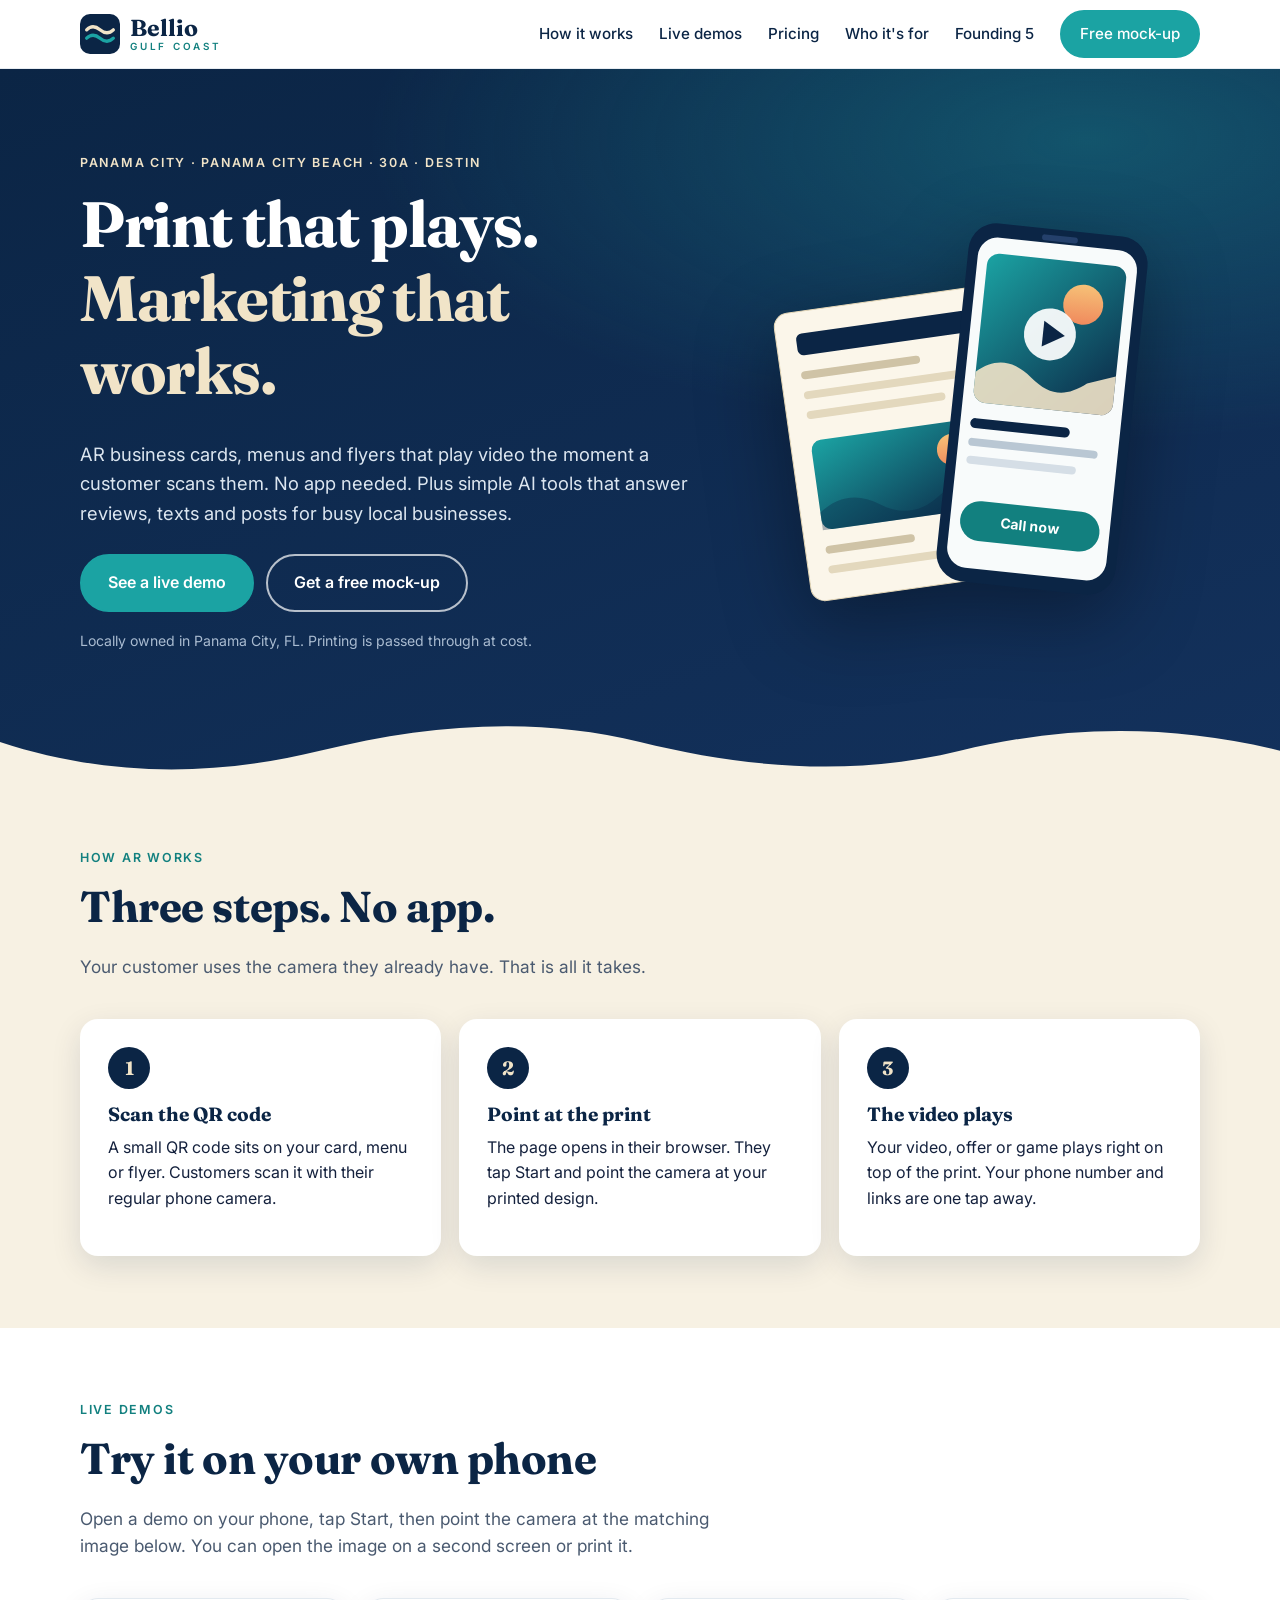
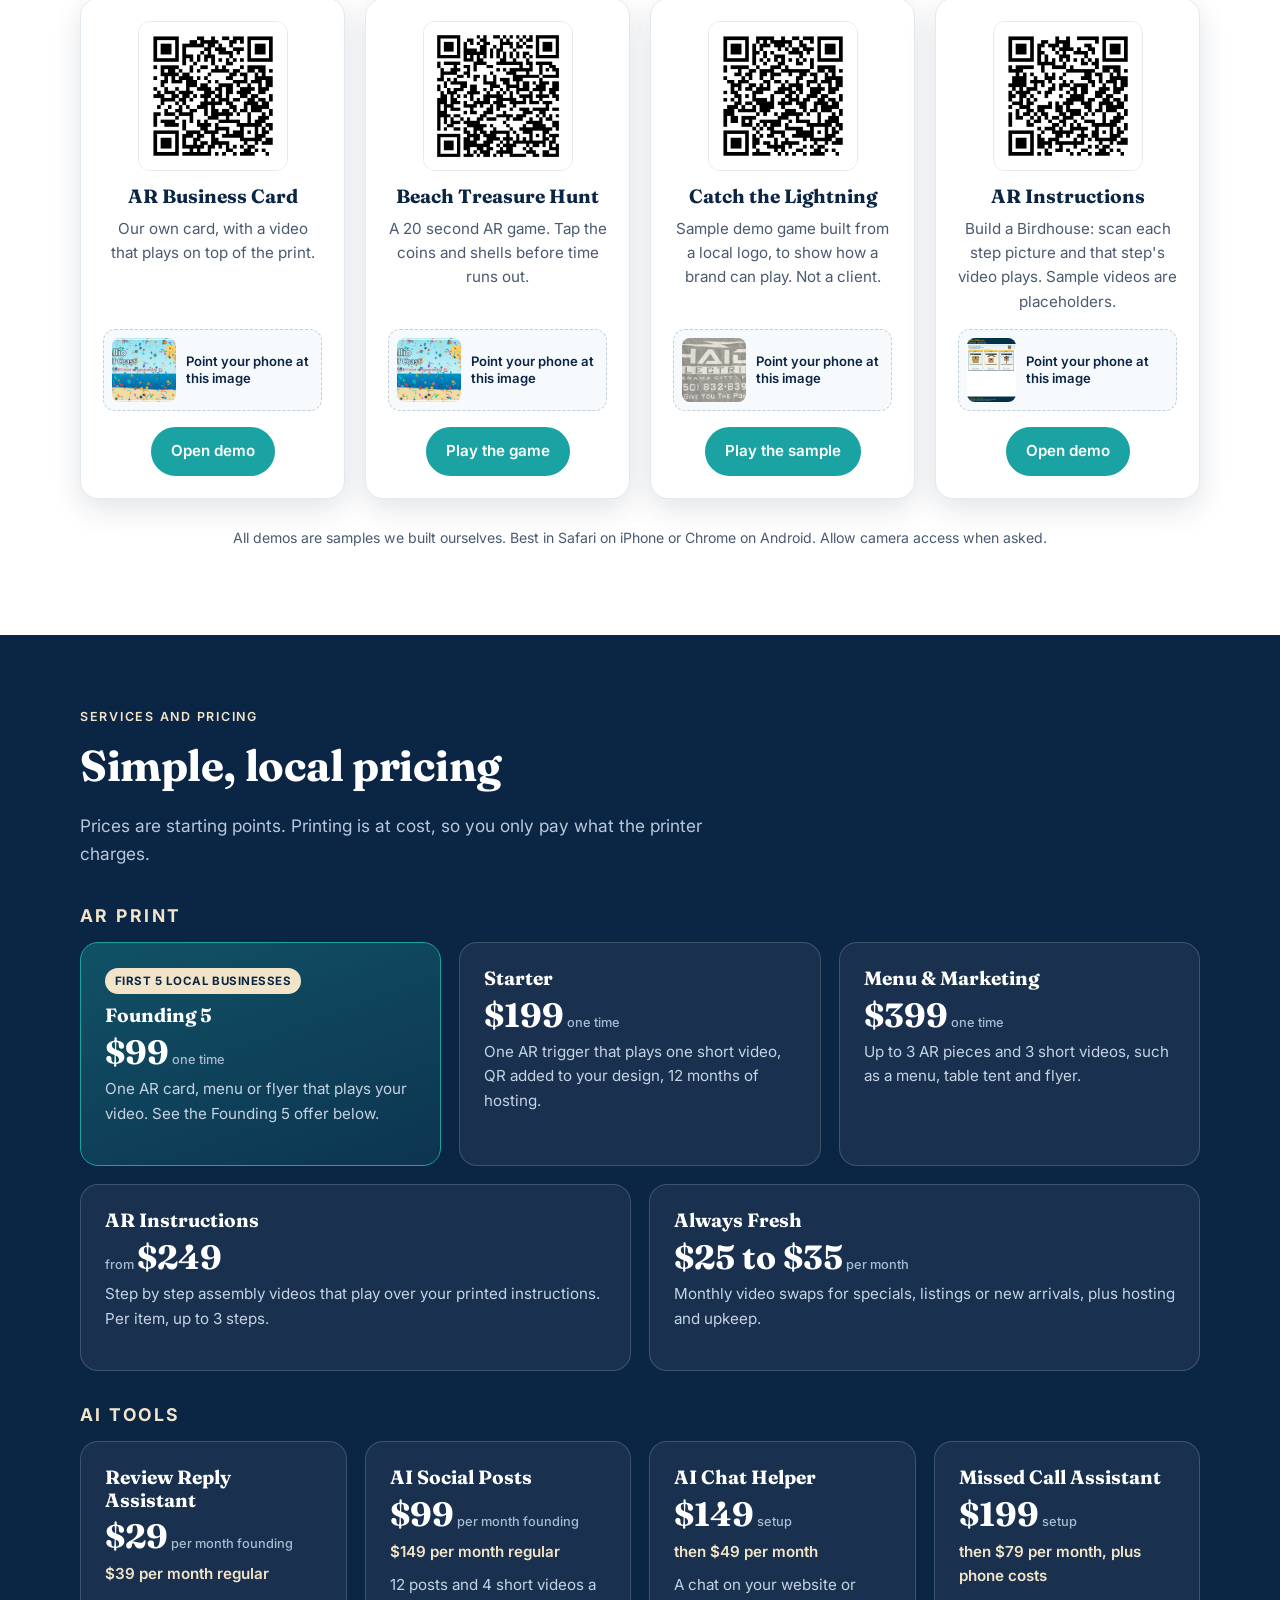
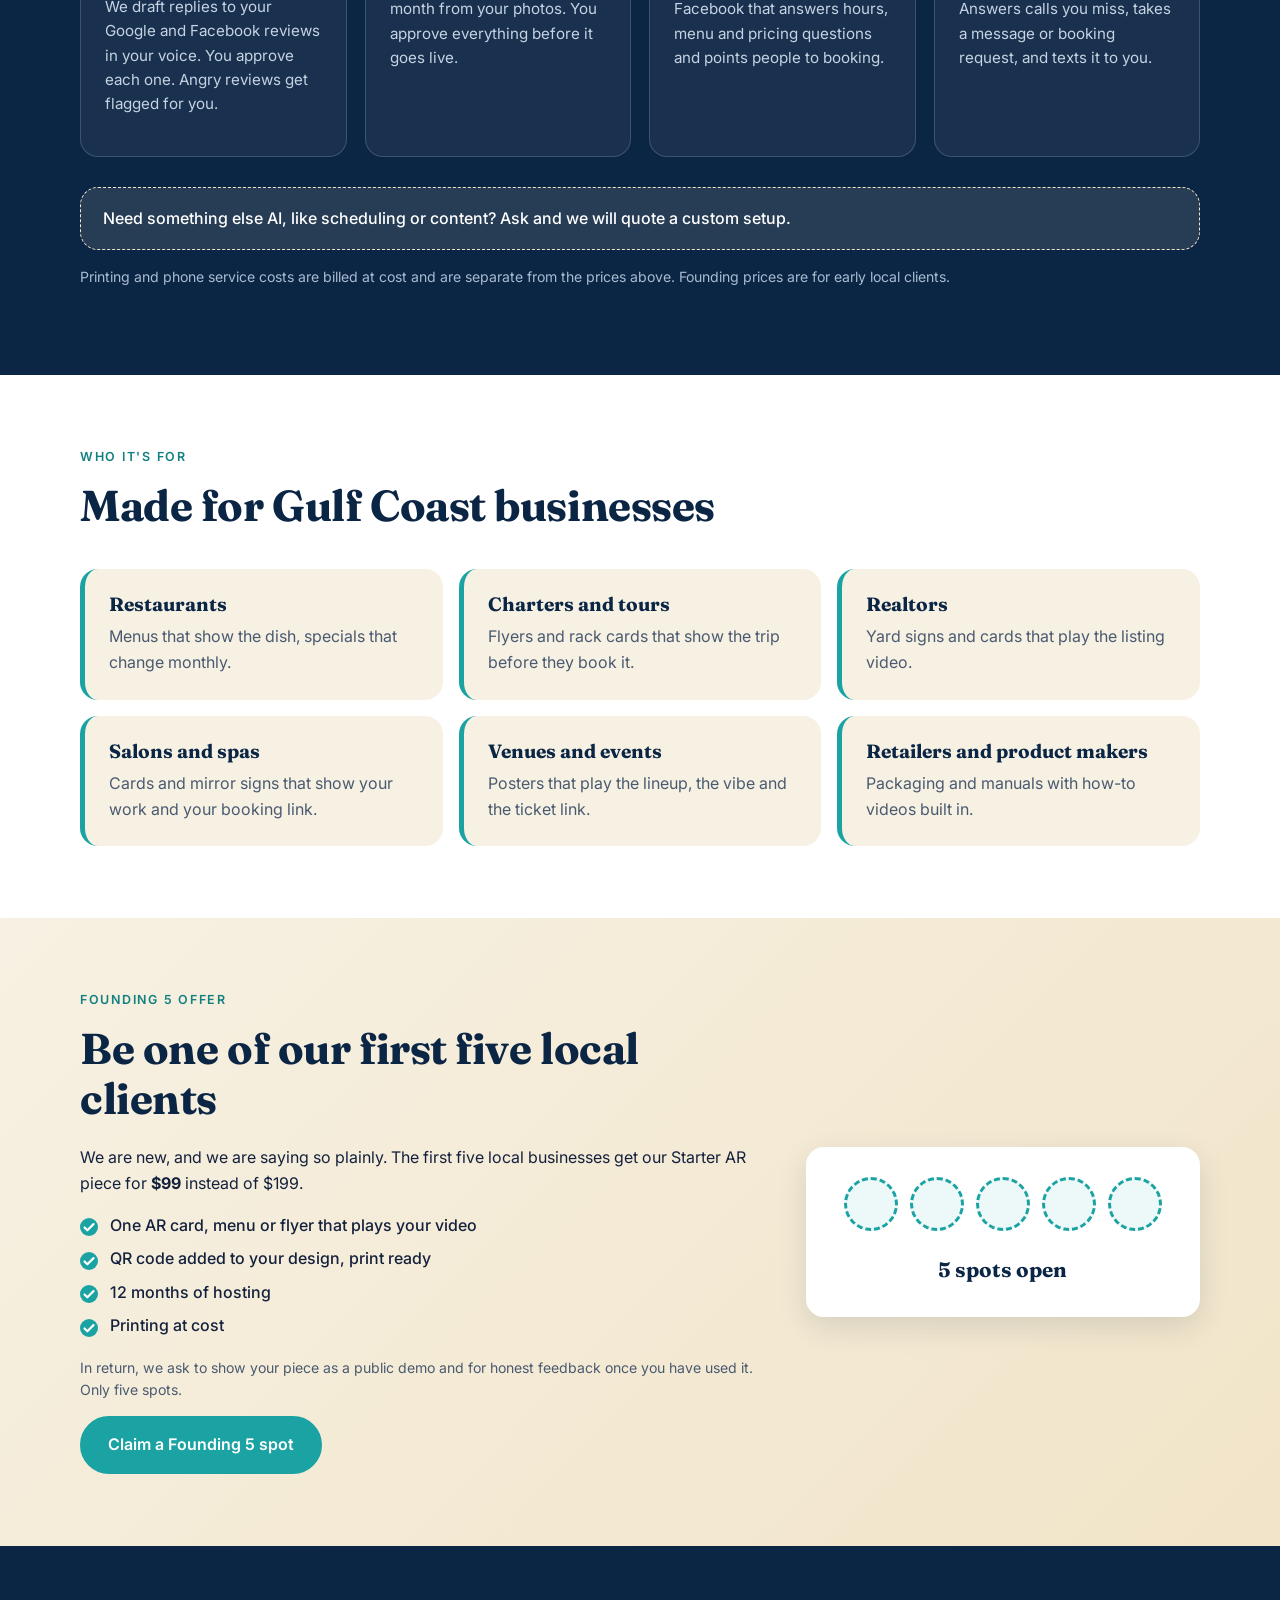
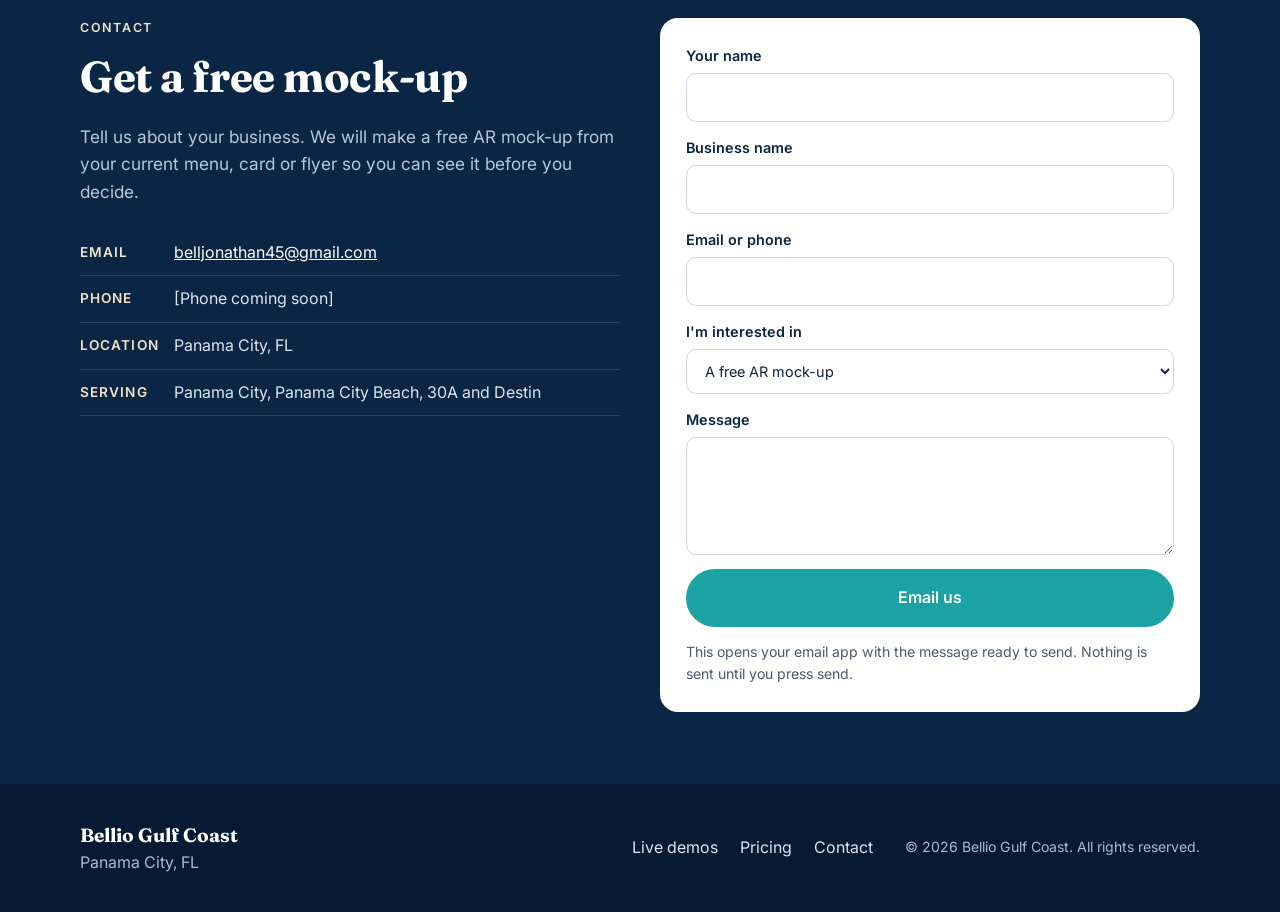
==== index.html @ a532816f "Initial Bellio Gulf Coast site" ====
<!DOCTYPE html>
<html lang="en">
<head>
<meta charset="utf-8">
<meta name="viewport" content="width=device-width, initial-scale=1">
<title>Bellio Gulf Coast | AR Menus, Flyers &amp; AI Tools in Panama City, FL</title>
<meta name="description" content="Print that plays. Bellio Gulf Coast makes AR business cards, menus and flyers that play video when scanned, plus AI tools for local businesses in Panama City, Panama City Beach, 30A and Destin.">
<meta name="theme-color" content="#0B2545">
<link rel="canonical" href="https://jbell003.github.io/bellio-gulf-coast/">
<link rel="icon" href="assets/favicon.svg" type="image/svg+xml">
<meta property="og:type" content="website">
<meta property="og:site_name" content="Bellio Gulf Coast">
<meta property="og:title" content="Bellio Gulf Coast | Print that plays. Marketing that works.">
<meta property="og:description" content="AR menus, cards and flyers that play video when scanned, plus AI tools for local businesses on the Gulf Coast.">
<meta property="og:url" content="https://jbell003.github.io/bellio-gulf-coast/">
<meta property="og:image" content="https://jbell003.github.io/bellio-gulf-coast/assets/og-image.png">
<meta property="og:image:width" content="1200">
<meta property="og:image:height" content="630">
<meta name="twitter:card" content="summary_large_image">
<meta name="twitter:title" content="Bellio Gulf Coast | Print that plays.">
<meta name="twitter:description" content="AR menus, cards and flyers that play video when scanned, plus AI tools for local businesses.">
<meta name="twitter:image" content="https://jbell003.github.io/bellio-gulf-coast/assets/og-image.png">
<link rel="preconnect" href="https://fonts.googleapis.com">
<link rel="preconnect" href="https://fonts.gstatic.com" crossorigin>
<link href="https://fonts.googleapis.com/css2?family=Fraunces:opsz,wght@9..144,600;9..144,700&family=Inter:wght@400;500;600;700&display=swap" rel="stylesheet">
<link rel="stylesheet" href="style.css">
<script type="application/ld+json">
{
  "@context": "https://schema.org",
  "@type": "LocalBusiness",
  "name": "Bellio Gulf Coast",
  "description": "AR business cards, menus and flyers that play video when scanned, plus AI tools for local businesses.",
  "url": "https://jbell003.github.io/bellio-gulf-coast/",
  "image": "https://jbell003.github.io/bellio-gulf-coast/assets/og-image.png",
  "email": "belljonathan45@gmail.com",
  "address": {"@type": "PostalAddress", "addressLocality": "Panama City", "addressRegion": "FL", "addressCountry": "US"},
  "areaServed": ["Panama City, FL", "Panama City Beach, FL", "30A, FL", "Destin, FL"],
  "makesOffer": [
    {"@type": "Offer", "itemOffered": {"@type": "Service", "name": "AR business cards, menus and flyers"}},
    {"@type": "Offer", "itemOffered": {"@type": "Service", "name": "AI tools for local businesses"}}
  ]
}
</script>
</head>
<body>
<a class="skip" href="#main">Skip to content</a>

<header class="nav" id="top">
  <div class="wrap nav-in">
    <a class="logo" href="#top" aria-label="Bellio Gulf Coast home">
      <svg viewBox="0 0 48 48" width="40" height="40" aria-hidden="true"><rect width="48" height="48" rx="12" fill="#0B2545"/><path d="M8 29c5-5 10-5 16 0s11 5 16 0" fill="none" stroke="#1BA3A3" stroke-width="4" stroke-linecap="round"/><path d="M8 19c5-5 10-5 16 0s11 5 16 0" fill="none" stroke="#F1E4C8" stroke-width="4" stroke-linecap="round"/></svg>
      <span class="logo-t"><b>Bellio</b><i>Gulf Coast</i></span>
    </a>
    <button class="menu-btn" aria-expanded="false" aria-controls="menu" aria-label="Open menu"><span></span><span></span><span></span></button>
    <nav id="menu" class="menu" aria-label="Main">
      <a href="#how">How it works</a>
      <a href="#demos">Live demos</a>
      <a href="#pricing">Pricing</a>
      <a href="#who">Who it's for</a>
      <a href="#founding">Founding 5</a>
      <a class="btn btn-sm" href="#contact">Free mock-up</a>
    </nav>
  </div>
</header>

<main id="main">

<section class="hero">
  <div class="wrap hero-in">
    <div class="hero-copy">
      <p class="eyebrow">Panama City &middot; Panama City Beach &middot; 30A &middot; Destin</p>
      <h1>Print that plays.<br><span>Marketing that works.</span></h1>
      <p class="lead">AR business cards, menus and flyers that play video the moment a customer scans them. No app needed. Plus simple AI tools that answer reviews, texts and posts for busy local businesses.</p>
      <div class="cta">
        <a class="btn" href="#demos">See a live demo</a>
        <a class="btn btn-ghost" href="#contact">Get a free mock-up</a>
      </div>
      <p class="fine">Locally owned in Panama City, FL. Printing is passed through at cost.</p>
    </div>
    <div class="hero-art" aria-hidden="true">
      <svg viewBox="0 0 420 440" class="art" role="img" aria-label="">
        <defs>
          <linearGradient id="sea" x1="0" y1="0" x2="1" y2="1"><stop offset="0" stop-color="#1BA3A3"/><stop offset="1" stop-color="#0B2545"/></linearGradient>
          <linearGradient id="sun" x1="0" y1="0" x2="0" y2="1"><stop offset="0" stop-color="#F6C177"/><stop offset="1" stop-color="#F08A5D"/></linearGradient>
        </defs>
        <!-- printed menu -->
        <g transform="rotate(-8 130 250)">
          <rect x="30" y="110" width="220" height="290" rx="14" fill="#FBF6EA" stroke="#E6D8B8"/>
          <rect x="50" y="132" width="180" height="22" rx="6" fill="#0B2545"/>
          <rect x="50" y="170" width="120" height="8" rx="4" fill="#CFC3A6"/>
          <rect x="50" y="190" width="160" height="8" rx="4" fill="#E3D8BD"/>
          <rect x="50" y="210" width="140" height="8" rx="4" fill="#E3D8BD"/>
          <rect x="50" y="240" width="180" height="90" rx="10" fill="url(#sea)"/>
          <circle cx="190" cy="268" r="16" fill="url(#sun)"/>
          <path d="M50 312c20-14 40-14 60 0s40 14 60 0 40-14 60 0v18H50z" fill="#0B2545" opacity=".35"/>
          <rect x="50" y="346" width="90" height="8" rx="4" fill="#CFC3A6"/>
          <rect x="50" y="366" width="120" height="8" rx="4" fill="#E3D8BD"/>
        </g>
        <!-- phone -->
        <g transform="rotate(6 290 230)">
          <rect x="190" y="40" width="180" height="360" rx="28" fill="#0B2545"/>
          <rect x="200" y="54" width="160" height="332" rx="20" fill="#F8FBFB"/>
          <rect x="262" y="46" width="36" height="6" rx="3" fill="#24406B"/>
          <rect x="210" y="70" width="140" height="150" rx="12" fill="url(#sea)"/>
          <circle cx="310" cy="112" r="20" fill="url(#sun)"/>
          <path d="M210 190c18-16 36-16 56 0s36 16 56 0l28-10V208a12 12 0 0 1-12 12H222a12 12 0 0 1-12-12z" fill="#F1E4C8" opacity=".9"/>
          <circle cx="280" cy="145" r="26" fill="#fff" opacity=".92"/>
          <path d="M273 132l22 13-22 13z" fill="#0B2545"/>
          <rect x="210" y="236" width="100" height="10" rx="5" fill="#0B2545"/>
          <rect x="210" y="256" width="130" height="8" rx="4" fill="#B9C7D3"/>
          <rect x="210" y="274" width="110" height="8" rx="4" fill="#D5DEE6"/>
          <rect x="210" y="318" width="140" height="40" rx="20" fill="#12807F"/>
          <text x="280" y="343" text-anchor="middle" font-family="Inter, sans-serif" font-weight="700" font-size="14" fill="#fff">Call now</text>
        </g>
      </svg>
    </div>
  </div>
  <svg class="wave" viewBox="0 0 1440 80" preserveAspectRatio="none" aria-hidden="true"><path d="M0 40c120 40 240 40 360 10s240-40 360-10 240 40 360 10 240-30 360 0v30H0z" fill="#F7F1E3"/></svg>
</section>

<section class="sand" id="how">
  <div class="wrap">
    <div class="head">
      <p class="eyebrow dark">How AR works</p>
      <h2>Three steps. No app.</h2>
      <p class="sub">Your customer uses the camera they already have. That is all it takes.</p>
    </div>
    <ol class="steps">
      <li><span class="num">1</span><h3>Scan the QR code</h3><p>A small QR code sits on your card, menu or flyer. Customers scan it with their regular phone camera.</p></li>
      <li><span class="num">2</span><h3>Point at the print</h3><p>The page opens in their browser. They tap Start and point the camera at your printed design.</p></li>
      <li><span class="num">3</span><h3>The video plays</h3><p>Your video, offer or game plays right on top of the print. Your phone number and links are one tap away.</p></li>
    </ol>
  </div>
</section>

<section id="demos">
  <div class="wrap">
    <div class="head">
      <p class="eyebrow dark">Live demos</p>
      <h2>Try it on your own phone</h2>
      <p class="sub">Open a demo on your phone, tap Start, then point the camera at the matching image below. You can open the image on a second screen or print it.</p>
    </div>
    <div class="cards">
      <article class="demo">
        <img src="qr/bellio-gulf-coast.png" alt="QR code for the Bellio Gulf Coast AR business card demo" width="180" height="180">
        <h3>AR Business Card</h3>
        <p>Our own card, with a video that plays on top of the print.</p>
        <a class="scan" href="targets/bellio-gulf-coast.jpg" target="_blank" rel="noopener"><img src="targets/bellio-gulf-coast.jpg" alt="The Bellio Gulf Coast card image used as the AR target" width="120" height="120"><span>Point your phone at this image</span></a>
        <a class="btn btn-sm" href="https://jbell003.github.io/bellio-ar-demo/bellio-gulf-coast/" target="_blank" rel="noopener">Open demo</a>
      </article>
      <article class="demo">
        <img src="qr/bellio-gulf-coast-game.png" alt="QR code for the Beach Treasure Hunt AR game" width="180" height="180">
        <h3>Beach Treasure Hunt</h3>
        <p>A 20 second AR game. Tap the coins and shells before time runs out.</p>
        <a class="scan" href="targets/bellio-gulf-coast.jpg" target="_blank" rel="noopener"><img src="targets/bellio-gulf-coast.jpg" alt="The Bellio Gulf Coast card image used as the AR target" width="120" height="120"><span>Point your phone at this image</span></a>
        <a class="btn btn-sm" href="https://jbell003.github.io/bellio-ar-demo/bellio-gulf-coast-game/" target="_blank" rel="noopener">Play the game</a>
      </article>
      <article class="demo">
        <img src="qr/haid-electric-game.png" alt="QR code for the Catch the Lightning sample AR game" width="180" height="180">
        <h3>Catch the Lightning</h3>
        <p>Sample demo game built from a local logo, to show how a brand can play. Not a client.</p>
        <a class="scan" href="targets/haid-electric.jpg" target="_blank" rel="noopener"><img src="targets/haid-electric.jpg" alt="Sample target image, a Haid Electric logo shirt, used only for this demo" width="120" height="120"><span>Point your phone at this image</span></a>
        <a class="btn btn-sm" href="https://jbell003.github.io/bellio-ar-demo/haid-electric-game/" target="_blank" rel="noopener">Play the sample</a>
      </article>
      <article class="demo">
        <img src="qr/assembly-demo.png" alt="QR code for the AR Instructions demo, Build a Birdhouse" width="180" height="180">
        <h3>AR Instructions</h3>
        <p>Build a Birdhouse: scan each step picture and that step's video plays. Sample videos are placeholders.</p>
        <a class="scan" href="targets/assembly-demo.jpg" target="_blank" rel="noopener"><img src="targets/assembly-demo.jpg" alt="The Build a Birdhouse instruction sheet with three step pictures" width="120" height="120"><span>Point your phone at this image</span></a>
        <a class="btn btn-sm" href="https://jbell003.github.io/bellio-ar-demo/assembly-demo/" target="_blank" rel="noopener">Open demo</a>
      </article>
    </div>
    <p class="fine center">All demos are samples we built ourselves. Best in Safari on iPhone or Chrome on Android. Allow camera access when asked.</p>
  </div>
</section>

<section class="navy" id="pricing">
  <div class="wrap">
    <div class="head light">
      <p class="eyebrow">Services and pricing</p>
      <h2>Simple, local pricing</h2>
      <p class="sub">Prices are starting points. Printing is at cost, so you only pay what the printer charges.</p>
    </div>

    <h3 class="group">AR print</h3>
    <div class="grid ar-grid">
      <article class="price feature">
        <span class="tag">First 5 local businesses</span>
        <h4>Founding 5</h4>
        <p class="amt">$99<small> one time</small></p>
        <p>One AR card, menu or flyer that plays your video. See the Founding 5 offer below.</p>
      </article>
      <article class="price">
        <h4>Starter</h4>
        <p class="amt">$199<small> one time</small></p>
        <p>One AR trigger that plays one short video, QR added to your design, 12 months of hosting.</p>
      </article>
      <article class="price">
        <h4>Menu &amp; Marketing</h4>
        <p class="amt">$399<small> one time</small></p>
        <p>Up to 3 AR pieces and 3 short videos, such as a menu, table tent and flyer.</p>
      </article>
      <article class="price">
        <h4>AR Instructions</h4>
        <p class="amt"><small>from </small>$249</p>
        <p>Step by step assembly videos that play over your printed instructions. Per item, up to 3 steps.</p>
      </article>
      <article class="price">
        <h4>Always Fresh</h4>
        <p class="amt">$25 to $35<small> per month</small></p>
        <p>Monthly video swaps for specials, listings or new arrivals, plus hosting and upkeep.</p>
      </article>
    </div>

    <h3 class="group">AI tools</h3>
    <div class="grid ai-grid">
      <article class="price">
        <h4>Review Reply Assistant</h4>
        <p class="amt">$29<small> per month founding</small></p>
        <p class="alt">$39 per month regular</p>
        <p>We draft replies to your Google and Facebook reviews in your voice. You approve each one. Angry reviews get flagged for you.</p>
      </article>
      <article class="price">
        <h4>AI Social Posts</h4>
        <p class="amt">$99<small> per month founding</small></p>
        <p class="alt">$149 per month regular</p>
        <p>12 posts and 4 short videos a month from your photos. You approve everything before it goes live.</p>
      </article>
      <article class="price">
        <h4>AI Chat Helper</h4>
        <p class="amt">$149<small> setup</small></p>
        <p class="alt">then $49 per month</p>
        <p>A chat on your website or Facebook that answers hours, menu and pricing questions and points people to booking.</p>
      </article>
      <article class="price">
        <h4>Missed Call Assistant</h4>
        <p class="amt">$199<small> setup</small></p>
        <p class="alt">then $79 per month, plus phone costs</p>
        <p>Answers calls you miss, takes a message or booking request, and texts it to you.</p>
      </article>
    </div>
    <p class="custom">Need something else AI, like scheduling or content? Ask and we will quote a custom setup.</p>
    <p class="fine light">Printing and phone service costs are billed at cost and are separate from the prices above. Founding prices are for early local clients.</p>
  </div>
</section>

<section id="who">
  <div class="wrap">
    <div class="head">
      <p class="eyebrow dark">Who it's for</p>
      <h2>Made for Gulf Coast businesses</h2>
    </div>
    <ul class="who">
      <li><h3>Restaurants</h3><p>Menus that show the dish, specials that change monthly.</p></li>
      <li><h3>Charters and tours</h3><p>Flyers and rack cards that show the trip before they book it.</p></li>
      <li><h3>Realtors</h3><p>Yard signs and cards that play the listing video.</p></li>
      <li><h3>Salons and spas</h3><p>Cards and mirror signs that show your work and your booking link.</p></li>
      <li><h3>Venues and events</h3><p>Posters that play the lineup, the vibe and the ticket link.</p></li>
      <li><h3>Retailers and product makers</h3><p>Packaging and manuals with how-to videos built in.</p></li>
    </ul>
  </div>
</section>

<section class="founding" id="founding">
  <div class="wrap founding-in">
    <div>
      <p class="eyebrow dark">Founding 5 offer</p>
      <h2>Be one of our first five local clients</h2>
      <p>We are new, and we are saying so plainly. The first five local businesses get our Starter AR piece for <strong>$99</strong> instead of $199.</p>
      <ul class="check">
        <li>One AR card, menu or flyer that plays your video</li>
        <li>QR code added to your design, print ready</li>
        <li>12 months of hosting</li>
        <li>Printing at cost</li>
      </ul>
      <p class="fine">In return, we ask to show your piece as a public demo and for honest feedback once you have used it. Only five spots.</p>
      <a class="btn" href="#contact">Claim a Founding 5 spot</a>
    </div>
    <div class="spots" aria-label="Five founding spots, all open">
      <span></span><span></span><span></span><span></span><span></span>
      <p>5 spots open</p>
    </div>
  </div>
</section>

<section class="navy" id="contact">
  <div class="wrap contact-in">
    <div class="contact-copy">
      <p class="eyebrow">Contact</p>
      <h2>Get a free mock-up</h2>
      <p class="sub">Tell us about your business. We will make a free AR mock-up from your current menu, card or flyer so you can see it before you decide.</p>
      <ul class="info">
        <li><span>Email</span><a href="mailto:belljonathan45@gmail.com">belljonathan45@gmail.com</a></li>
        <li><span>Phone</span>[Phone coming soon]</li>
        <li><span>Location</span>Panama City, FL</li>
        <li><span>Serving</span>Panama City, Panama City Beach, 30A and Destin</li>
      </ul>
    </div>
    <form id="contact-form" class="form" action="mailto:belljonathan45@gmail.com" method="post" enctype="text/plain">
      <label>Your name<input name="name" type="text" autocomplete="name" required></label>
      <label>Business name<input name="business" type="text" autocomplete="organization"></label>
      <label>Email or phone<input name="reply" type="text" autocomplete="email" required></label>
      <label>I'm interested in
        <select name="interest">
          <option>A free AR mock-up</option>
          <option>Founding 5 offer</option>
          <option>AR Instructions</option>
          <option>AI tools</option>
          <option>Something else</option>
        </select>
      </label>
      <label>Message<textarea name="message" rows="4"></textarea></label>
      <button class="btn" type="submit">Email us</button>
      <p class="fine light">This opens your email app with the message ready to send. Nothing is sent until you press send.</p>
    </form>
  </div>
</section>

</main>

<footer class="foot">
  <div class="wrap foot-in">
    <p><strong>Bellio Gulf Coast</strong><br>Panama City, FL</p>
    <p class="foot-links"><a href="#demos">Live demos</a> <a href="#pricing">Pricing</a> <a href="#contact">Contact</a></p>
    <p class="fine light">&copy; 2026 Bellio Gulf Coast. All rights reserved.</p>
  </div>
</footer>

<script src="script.js"></script>
</body>
</html>
---- style.css ----
:root{--navy:#0B2545;--navy2:#13315C;--teal:#1BA3A3;--teal-d:#12807F;--sand:#F7F1E3;--sand2:#F1E4C8;--ink:#14213D;--mute:#4A5A70;--white:#fff;--r:18px;--shadow:0 10px 30px rgba(11,37,69,.12)}
*{box-sizing:border-box}
html{scroll-behavior:smooth;scroll-padding-top:76px}
body{margin:0;font-family:Inter,system-ui,-apple-system,Segoe UI,Roboto,sans-serif;color:var(--ink);background:#fff;line-height:1.6;-webkit-font-smoothing:antialiased}
img,svg{max-width:100%;display:block}
a{color:var(--teal-d)}
h1,h2,h3,h4{font-family:Fraunces,Georgia,serif;line-height:1.15;margin:0 0 .5em;color:var(--navy)}
h1{font-size:clamp(2.3rem,8vw,4rem);letter-spacing:-.02em;color:#fff}
h1 span{color:var(--sand2)}
h2{font-size:clamp(1.8rem,5vw,2.7rem);letter-spacing:-.01em}
h3{font-size:1.2rem}
p{margin:0 0 1em}
.wrap{width:min(1120px,100% - 40px);margin-inline:auto}
.skip{position:absolute;left:-999px;top:8px;background:#fff;color:var(--navy);padding:8px 14px;border-radius:8px;z-index:100}
.skip:focus{left:8px}
:focus-visible{outline:3px solid var(--teal);outline-offset:3px}

/* nav */
.nav{position:sticky;top:0;z-index:50;background:rgba(255,255,255,.94);backdrop-filter:blur(10px);border-bottom:1px solid #E7ECF1}
.nav-in{display:flex;align-items:center;justify-content:space-between;min-height:68px}
.logo{display:flex;align-items:center;gap:10px;text-decoration:none}
.logo-t{display:flex;flex-direction:column;line-height:1}
.logo-t b{font-family:Fraunces,Georgia,serif;font-size:1.45rem;color:var(--navy)}
.logo-t i{font-style:normal;font-weight:600;font-size:.62rem;letter-spacing:.28em;color:var(--teal-d);margin-top:3px;text-transform:uppercase}
.menu{display:none;position:absolute;left:0;right:0;top:68px;background:#fff;padding:12px 20px 20px;border-bottom:1px solid #E7ECF1;flex-direction:column;gap:4px}
.menu.open{display:flex}
.menu a{text-decoration:none;color:var(--navy);font-weight:500;padding:12px 4px}
.menu a.btn{color:#fff;text-align:center;margin-top:8px}
.menu-btn{background:none;border:0;padding:10px;display:flex;flex-direction:column;gap:5px;cursor:pointer}
.menu-btn span{width:24px;height:2.5px;background:var(--navy);border-radius:2px}
@media(min-width:900px){
 .menu-btn{display:none}
 .menu{display:flex;position:static;flex-direction:row;align-items:center;padding:0;border:0;background:none;gap:26px}
 .menu a{padding:6px 0;font-size:.95rem}
 .menu a.btn{margin:0;padding:10px 18px}
}

/* buttons */
.btn{display:inline-block;background:var(--teal);color:#fff;text-decoration:none;font-weight:600;padding:14px 26px;border-radius:999px;border:2px solid var(--teal);cursor:pointer;font:inherit;font-weight:600;transition:transform .15s,background .15s}
.btn:hover{background:var(--teal-d);border-color:var(--teal-d);transform:translateY(-1px)}
.btn-sm{padding:10px 18px;font-size:.95rem}
.btn-ghost{background:transparent;border-color:rgba(255,255,255,.7);color:#fff}
.btn-ghost:hover{background:rgba(255,255,255,.12);border-color:#fff}

/* hero */
.hero{position:relative;background:radial-gradient(1200px 500px at 85% 10%,rgba(27,163,163,.35),transparent 60%),linear-gradient(160deg,var(--navy) 0%,var(--navy2) 100%);color:#DCE6F0;padding:56px 0 110px}
.hero-in{display:grid;gap:40px;align-items:center}
.eyebrow{font-weight:600;letter-spacing:.14em;text-transform:uppercase;font-size:.78rem;color:var(--sand2);margin-bottom:14px}
.eyebrow.dark{color:var(--teal-d)}
.lead{font-size:1.15rem;max-width:34em;color:#DCE6F0}
.cta{display:flex;flex-wrap:wrap;gap:12px;margin:26px 0 18px}
.fine{font-size:.88rem;color:var(--mute)}
.hero .fine{color:#A9BBD0}
.fine.light{color:#A9BBD0}
.fine.center{text-align:center;margin-top:28px}
.hero-art{max-width:420px;margin-inline:auto;width:100%}
.art{width:100%;height:auto;filter:drop-shadow(0 24px 40px rgba(0,0,0,.35))}
.wave{position:absolute;bottom:-1px;left:0;width:100%;height:70px}
@media(min-width:900px){.hero{padding:84px 0 130px}.hero-in{grid-template-columns:1.15fr .85fr}}

/* sections */
section{padding:72px 0}
.hero{padding-bottom:110px}
.sand{background:var(--sand)}
.navy{background:var(--navy);color:#DCE6F0}
.navy h2,.navy h3,.navy h4{color:#fff}
.head{max-width:680px;margin-bottom:38px}
.head.light .sub{color:#B8C8DA}
.sub{font-size:1.08rem;color:var(--mute)}
.navy .sub{color:#B8C8DA}

.steps{list-style:none;padding:0;margin:0;display:grid;gap:18px}
.steps li{background:#fff;border-radius:var(--r);padding:28px;box-shadow:var(--shadow)}
.num{display:inline-grid;place-items:center;width:42px;height:42px;border-radius:50%;background:var(--navy);color:var(--sand2);font-family:Fraunces,serif;font-weight:700;font-size:1.2rem;margin-bottom:14px}
@media(min-width:800px){.steps{grid-template-columns:repeat(3,1fr)}}

.cards{display:grid;gap:20px;grid-template-columns:1fr}
.demo{border:1px solid #E3EAF0;border-radius:var(--r);padding:22px;text-align:center;box-shadow:var(--shadow);background:#fff;display:flex;flex-direction:column;align-items:center}
.demo img{width:150px;height:150px;border-radius:12px;border:1px solid #E3EAF0;margin-bottom:14px}
.demo p{color:var(--mute);font-size:.95rem;flex:1}
@media(min-width:620px){.cards{grid-template-columns:repeat(2,1fr)}}
@media(min-width:1000px){.cards{grid-template-columns:repeat(4,1fr)}}

.group{font-size:1.1rem;letter-spacing:.14em;text-transform:uppercase;color:var(--sand2)!important;font-family:Inter,sans-serif;margin:34px 0 16px}
.grid{display:grid;gap:18px;grid-template-columns:1fr}
.price{background:rgba(255,255,255,.06);border:1px solid rgba(255,255,255,.16);border-radius:var(--r);padding:24px;position:relative}
.price.feature{background:linear-gradient(160deg,rgba(27,163,163,.35),rgba(27,163,163,.12));border-color:var(--teal)}
.price h4{font-size:1.2rem;margin-bottom:.3em}
.price p{font-size:.95rem;color:#C5D3E2}
.price p.alt{font-size:.95rem}
.price .amt{font-family:Fraunces,serif;font-size:2.1rem;font-weight:700;color:#fff;margin-bottom:.15em;line-height:1.2}
.price .amt small{font-family:Inter,sans-serif;font-size:.8rem;font-weight:500;color:#A9BBD0}
.alt{font-weight:600;color:var(--sand2)!important;margin-bottom:.6em!important}
.tag{display:inline-block;background:var(--sand2);color:var(--navy);font-size:.72rem;font-weight:700;padding:4px 10px;border-radius:999px;margin-bottom:10px;letter-spacing:.04em;text-transform:uppercase}
.custom{margin-top:30px;padding:18px 22px;border-radius:var(--r);background:rgba(241,228,200,.12);border:1px dashed var(--sand2);color:#fff;font-weight:500}
@media(min-width:620px){.grid{grid-template-columns:repeat(2,1fr)}}
@media(min-width:1000px){.ai-grid{grid-template-columns:repeat(4,1fr)}.ar-grid{grid-template-columns:repeat(6,1fr)}.ar-grid .price{grid-column:span 2}.ar-grid .price:nth-child(n+4){grid-column:span 3}}

.who{list-style:none;padding:0;margin:0;display:grid;gap:16px;grid-template-columns:1fr}
.who li{padding:24px;border-radius:var(--r);background:var(--sand);border-left:5px solid var(--teal)}
.who p{margin:0;color:var(--mute)}
@media(min-width:620px){.who{grid-template-columns:repeat(2,1fr)}}
@media(min-width:1000px){.who{grid-template-columns:repeat(3,1fr)}}

.founding{background:linear-gradient(135deg,var(--sand) 0%,var(--sand2) 100%)}
.founding-in{display:grid;gap:36px;align-items:center}
.check{list-style:none;padding:0;margin:0 0 18px}
.check li{padding-left:30px;position:relative;margin-bottom:8px;font-weight:500}
.check li:before{content:"";position:absolute;left:0;top:.35em;width:18px;height:18px;border-radius:50%;background:var(--teal) url("data:image/svg+xml,%3Csvg xmlns='http://www.w3.org/2000/svg' viewBox='0 0 20 20'%3E%3Cpath d='M5 10.5l3.2 3.2L15 6.8' fill='none' stroke='white' stroke-width='2.4' stroke-linecap='round' stroke-linejoin='round'/%3E%3C/svg%3E") center/contain no-repeat}
.spots{display:flex;flex-wrap:wrap;gap:12px;justify-content:center;align-content:center;background:#fff;border-radius:var(--r);padding:30px;box-shadow:var(--shadow)}
.spots span{width:54px;height:54px;border-radius:50%;border:3px dashed var(--teal);background:rgba(27,163,163,.08)}
.spots p{width:100%;text-align:center;font-family:Fraunces,serif;font-weight:700;font-size:1.3rem;color:var(--navy);margin:10px 0 0}
@media(min-width:850px){.founding-in{grid-template-columns:1.4fr .8fr}}

.contact-in{display:grid;gap:40px}
.info{list-style:none;padding:0;margin:24px 0 0}
.info li{display:flex;gap:14px;padding:10px 0;border-bottom:1px solid rgba(255,255,255,.12)}
.info span{min-width:80px;color:var(--sand2);font-weight:600;font-size:.85rem;text-transform:uppercase;letter-spacing:.08em;padding-top:2px}
.info a{color:#fff}
.form{background:#fff;color:var(--ink);border-radius:var(--r);padding:26px;display:grid;gap:14px}
.form label{display:grid;gap:6px;font-weight:600;font-size:.9rem;color:var(--navy)}
.form input,.form select,.form textarea{font:inherit;font-weight:400;padding:12px 14px;border:1.5px solid #CBD6E0;border-radius:10px;background:#fff;color:var(--ink);width:100%}
.form input:focus,.form select:focus,.form textarea:focus{outline:none;border-color:var(--teal);box-shadow:0 0 0 3px rgba(27,163,163,.25)}
.form .fine{color:var(--mute);margin:0}
@media(min-width:900px){.contact-in{grid-template-columns:1fr 1fr;align-items:start}}

.foot{background:#071A33;color:#A9BBD0;padding:36px 0}
.foot strong{color:#fff;font-family:Fraunces,serif;font-size:1.2rem}
.foot-in{display:grid;gap:14px}
.foot-links a{color:#DCE6F0;margin-right:18px;text-decoration:none}
.foot-links a:hover{text-decoration:underline}
.foot p{margin:0}
@media(min-width:800px){.foot-in{grid-template-columns:1fr auto auto;align-items:center}}
@media(prefers-reduced-motion:reduce){html{scroll-behavior:auto}.btn{transition:none}}

.scan{display:flex;align-items:center;gap:10px;text-decoration:none;margin:0 0 16px;padding:8px;border:1px dashed #BFD0DC;border-radius:12px;background:#F7FAFC;width:100%}
.scan img{width:64px;height:64px;object-fit:cover;border-radius:8px;margin:0;border:0}
.scan span{font-size:.82rem;color:var(--navy);font-weight:600;text-align:left;line-height:1.3}
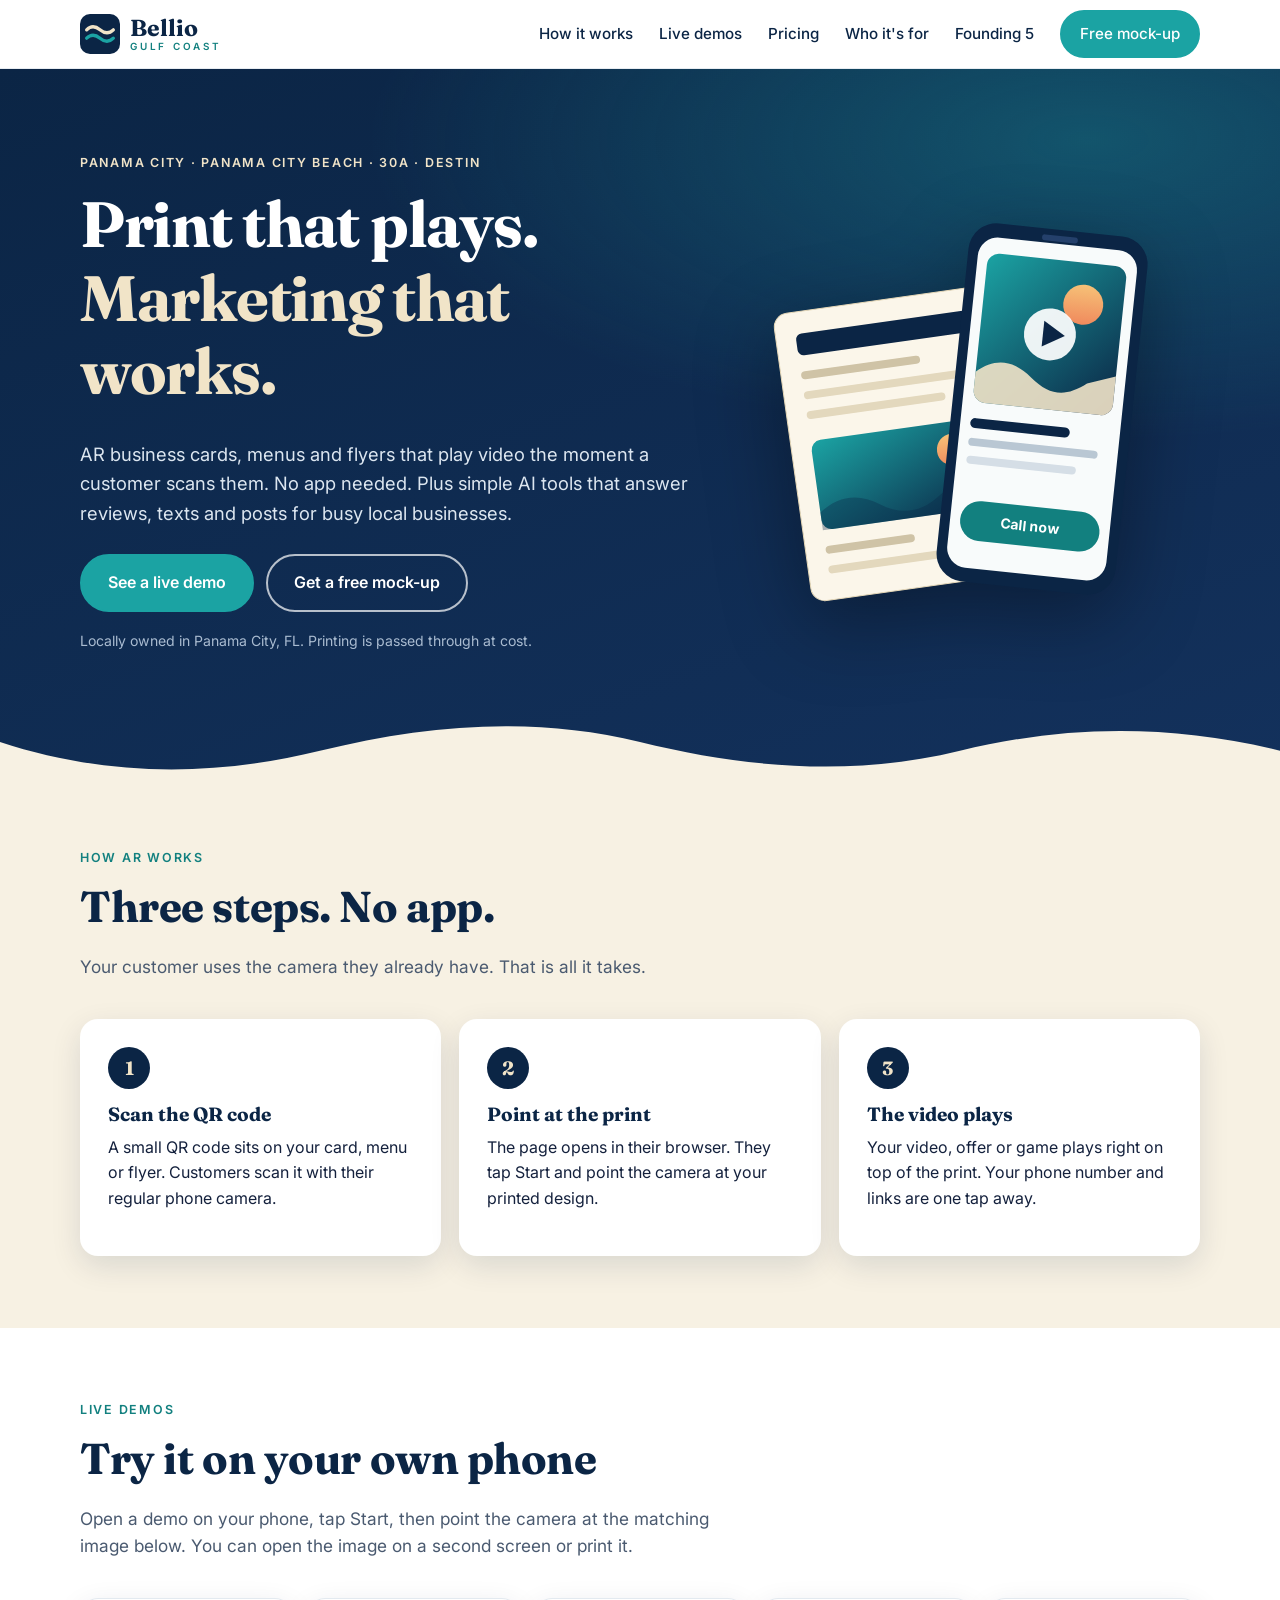
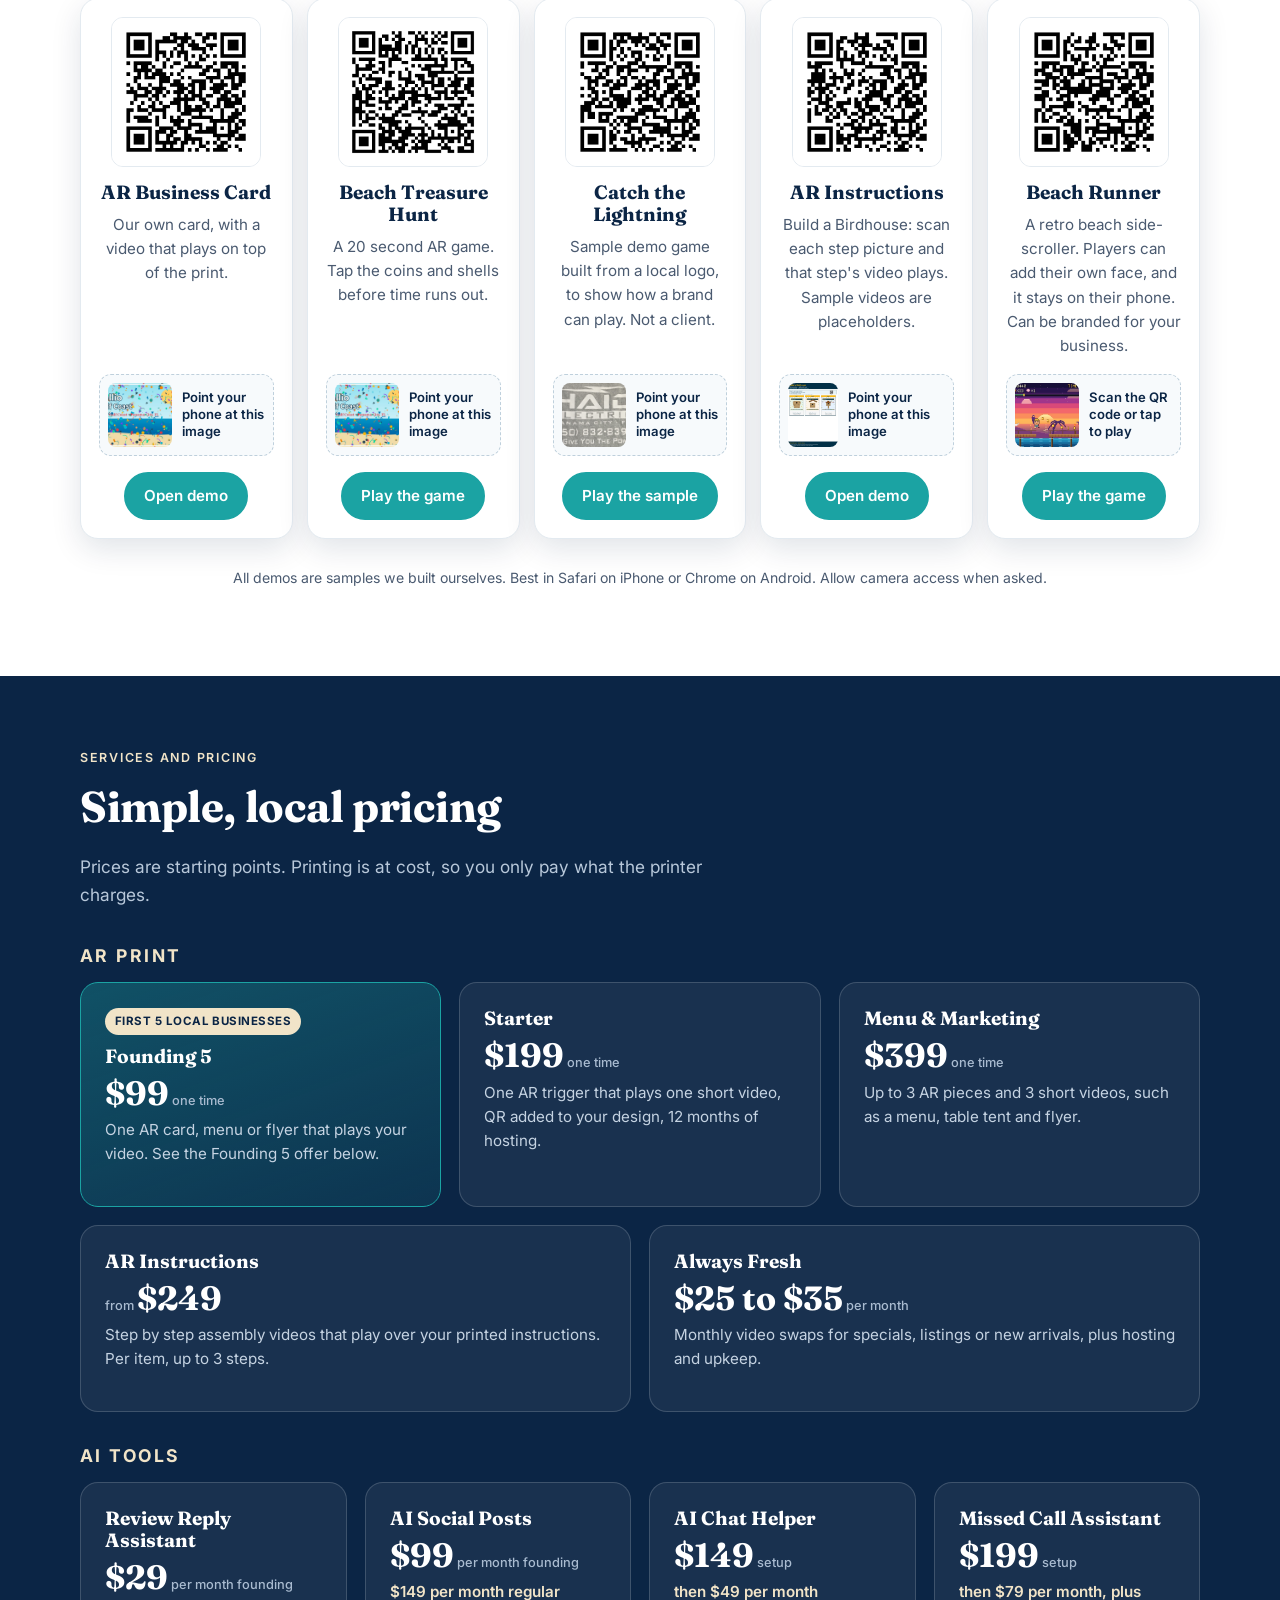
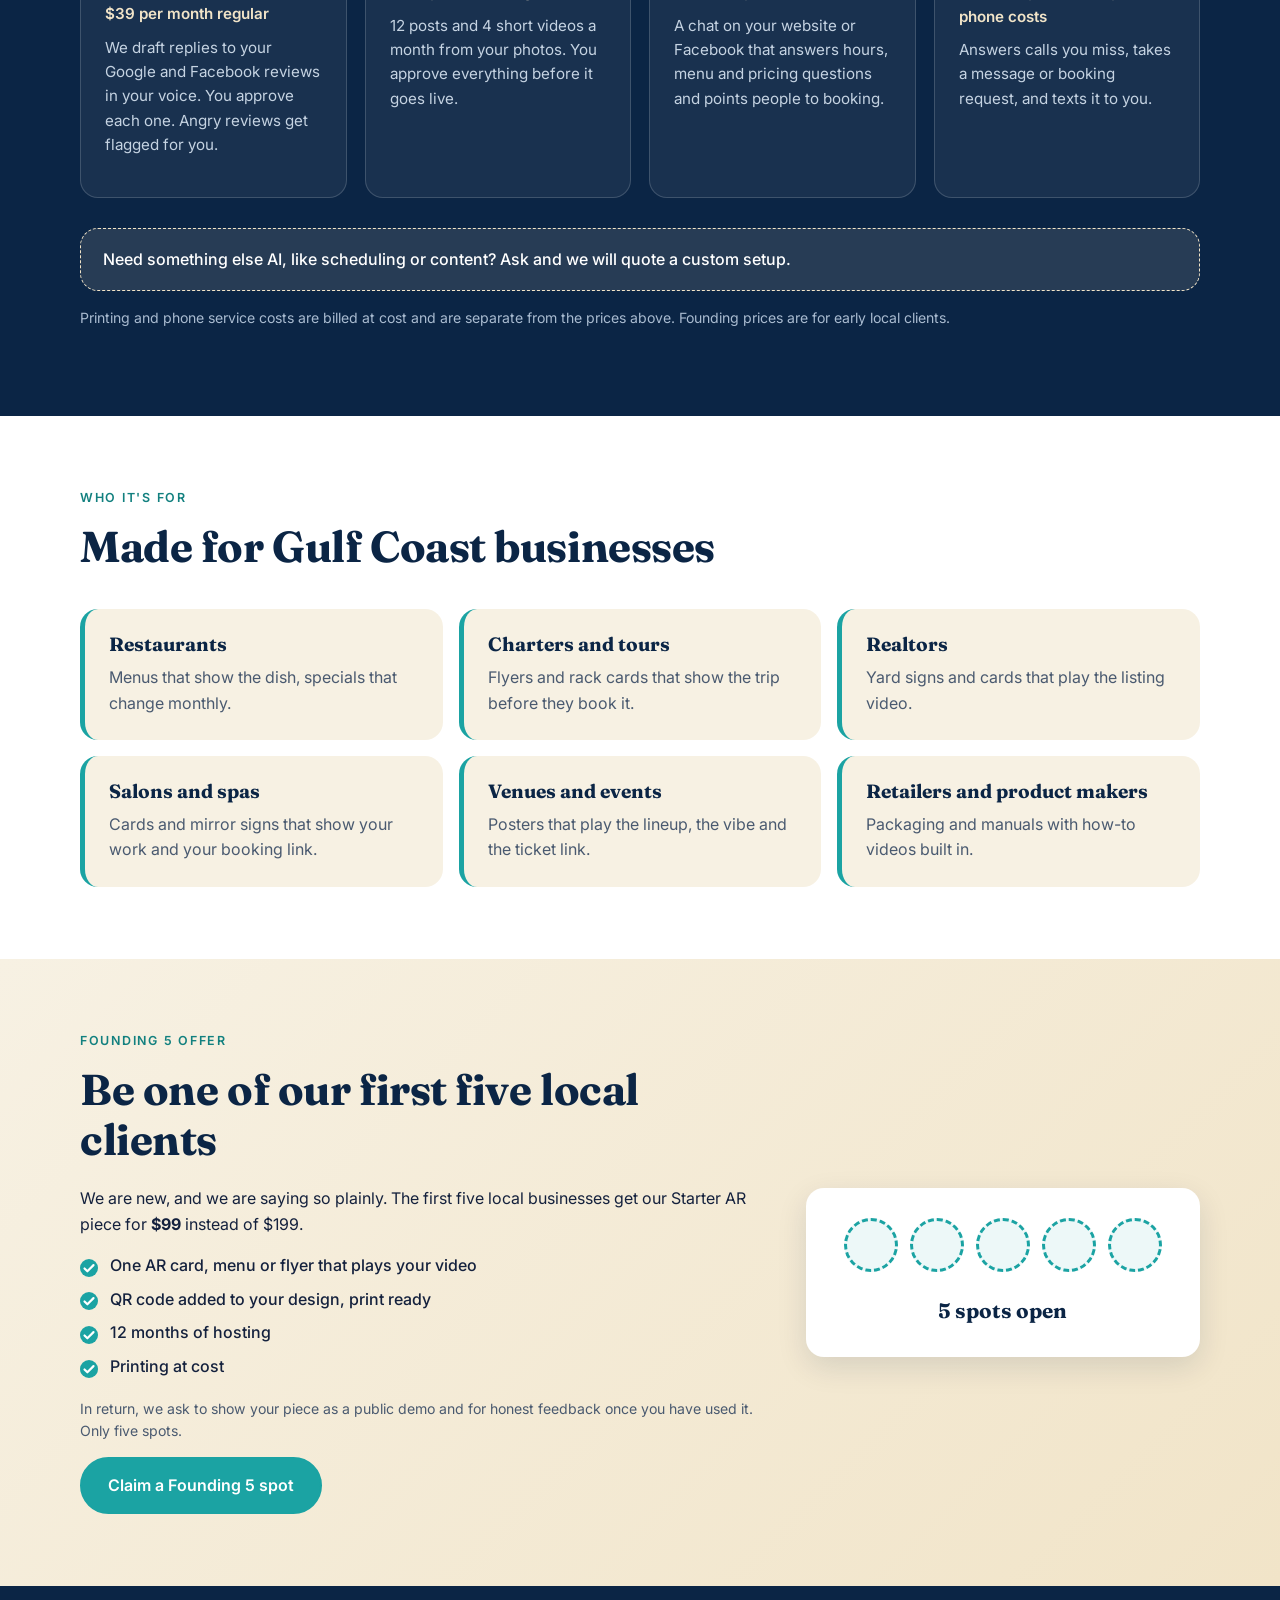
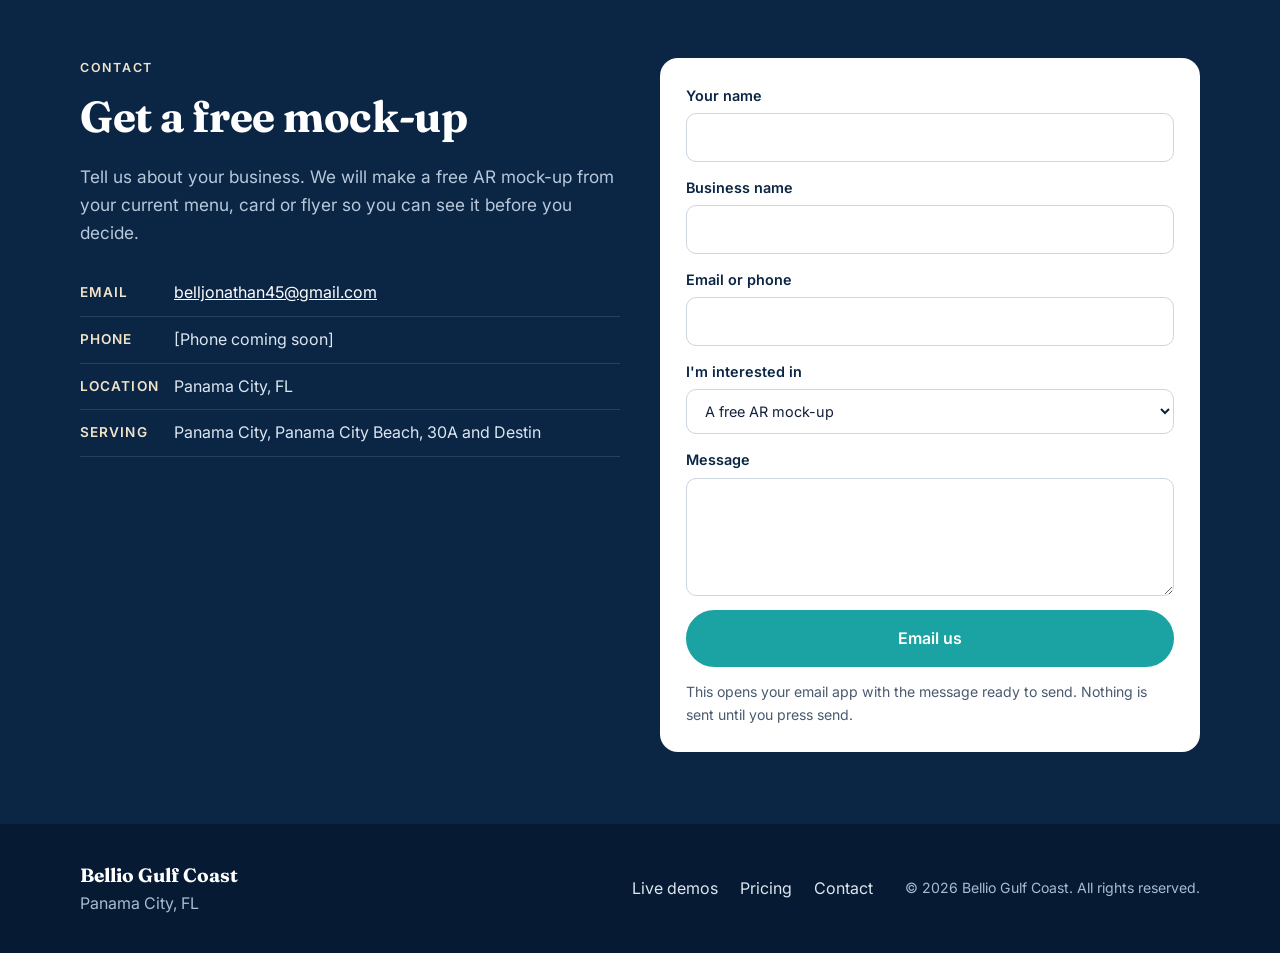
==== commit 542b1b7b: "Add Beach Runner demo card to live demos" ====
--- a/index.html
+++ b/index.html
@@ -169,6 +169,13 @@
         <a class="scan" href="targets/assembly-demo.jpg" target="_blank" rel="noopener"><img src="targets/assembly-demo.jpg" alt="The Build a Birdhouse instruction sheet with three step pictures" width="120" height="120"><span>Point your phone at this image</span></a>
         <a class="btn btn-sm" href="https://jbell003.github.io/bellio-ar-demo/assembly-demo/" target="_blank" rel="noopener">Open demo</a>
       </article>
+      <article class="demo">
+        <img src="qr/beach-runner.png" alt="QR code for Beach Runner, a retro side-scrolling game" width="180" height="180">
+        <h3>Beach Runner</h3>
+        <p>A retro beach side-scroller. Players can add their own face, and it stays on their phone. Can be branded for your business.</p>
+        <a class="scan" href="https://jbell003.github.io/bellio-ar-demo/beach-runner/" target="_blank" rel="noopener"><img src="assets/beach-runner-preview.jpg" alt="Screenshot of Beach Runner: a pixel character running along a pier at sunset" width="120" height="75"><span>Scan the QR code or tap to play</span></a>
+        <a class="btn btn-sm" href="https://jbell003.github.io/bellio-ar-demo/beach-runner/" target="_blank" rel="noopener">Play the game</a>
+      </article>
     </div>
     <p class="fine center">All demos are samples we built ourselves. Best in Safari on iPhone or Chrome on Android. Allow camera access when asked.</p>
   </div>
--- a/style.css
+++ b/style.css
@@ -79,7 +79,8 @@
 .demo img{width:150px;height:150px;border-radius:12px;border:1px solid #E3EAF0;margin-bottom:14px}
 .demo p{color:var(--mute);font-size:.95rem;flex:1}
 @media(min-width:620px){.cards{grid-template-columns:repeat(2,1fr)}}
-@media(min-width:1000px){.cards{grid-template-columns:repeat(4,1fr)}}
+@media(min-width:620px) and (max-width:999px){.cards .demo:last-child:nth-child(odd){grid-column:1/-1;width:calc(50% - 10px);justify-self:center}}
+@media(min-width:1000px){.cards{grid-template-columns:repeat(5,1fr);gap:14px}.demo{padding:18px}}
 
 .group{font-size:1.1rem;letter-spacing:.14em;text-transform:uppercase;color:var(--sand2)!important;font-family:Inter,sans-serif;margin:34px 0 16px}
 .grid{display:grid;gap:18px;grid-template-columns:1fr}
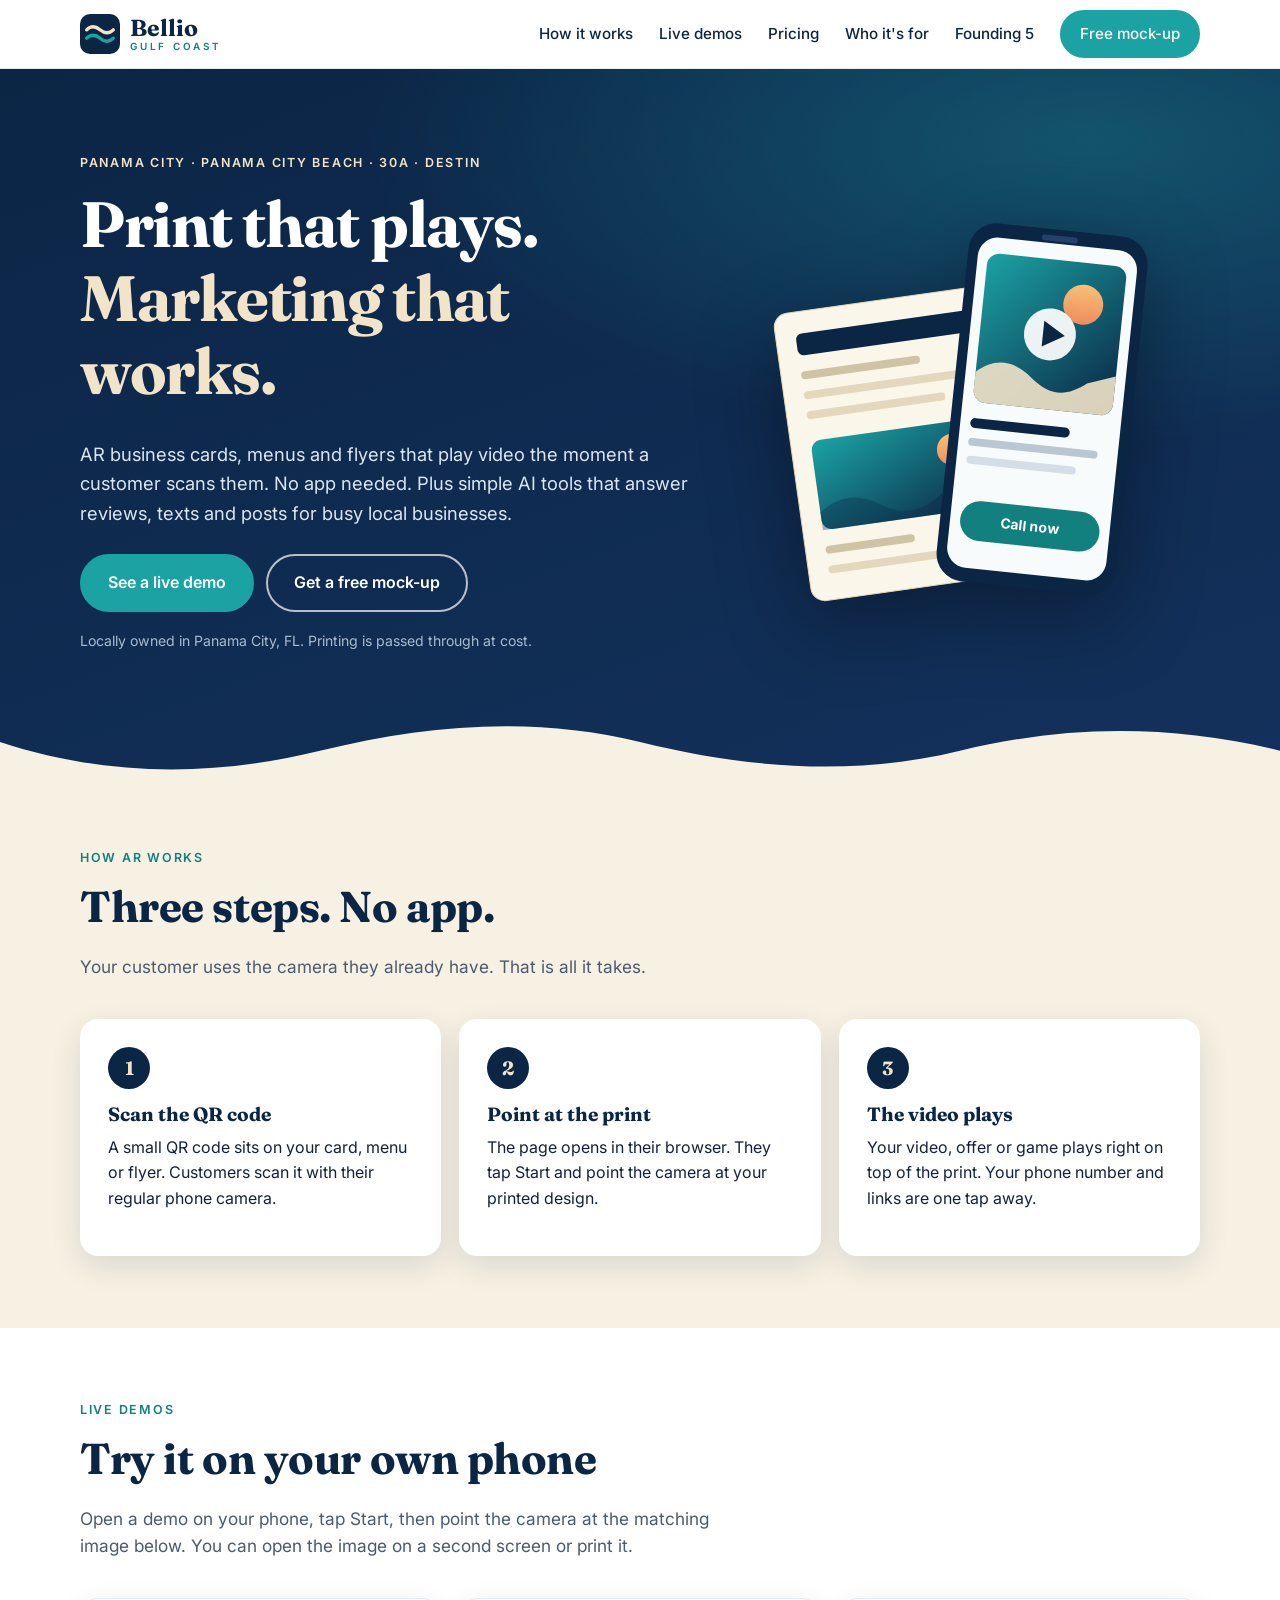
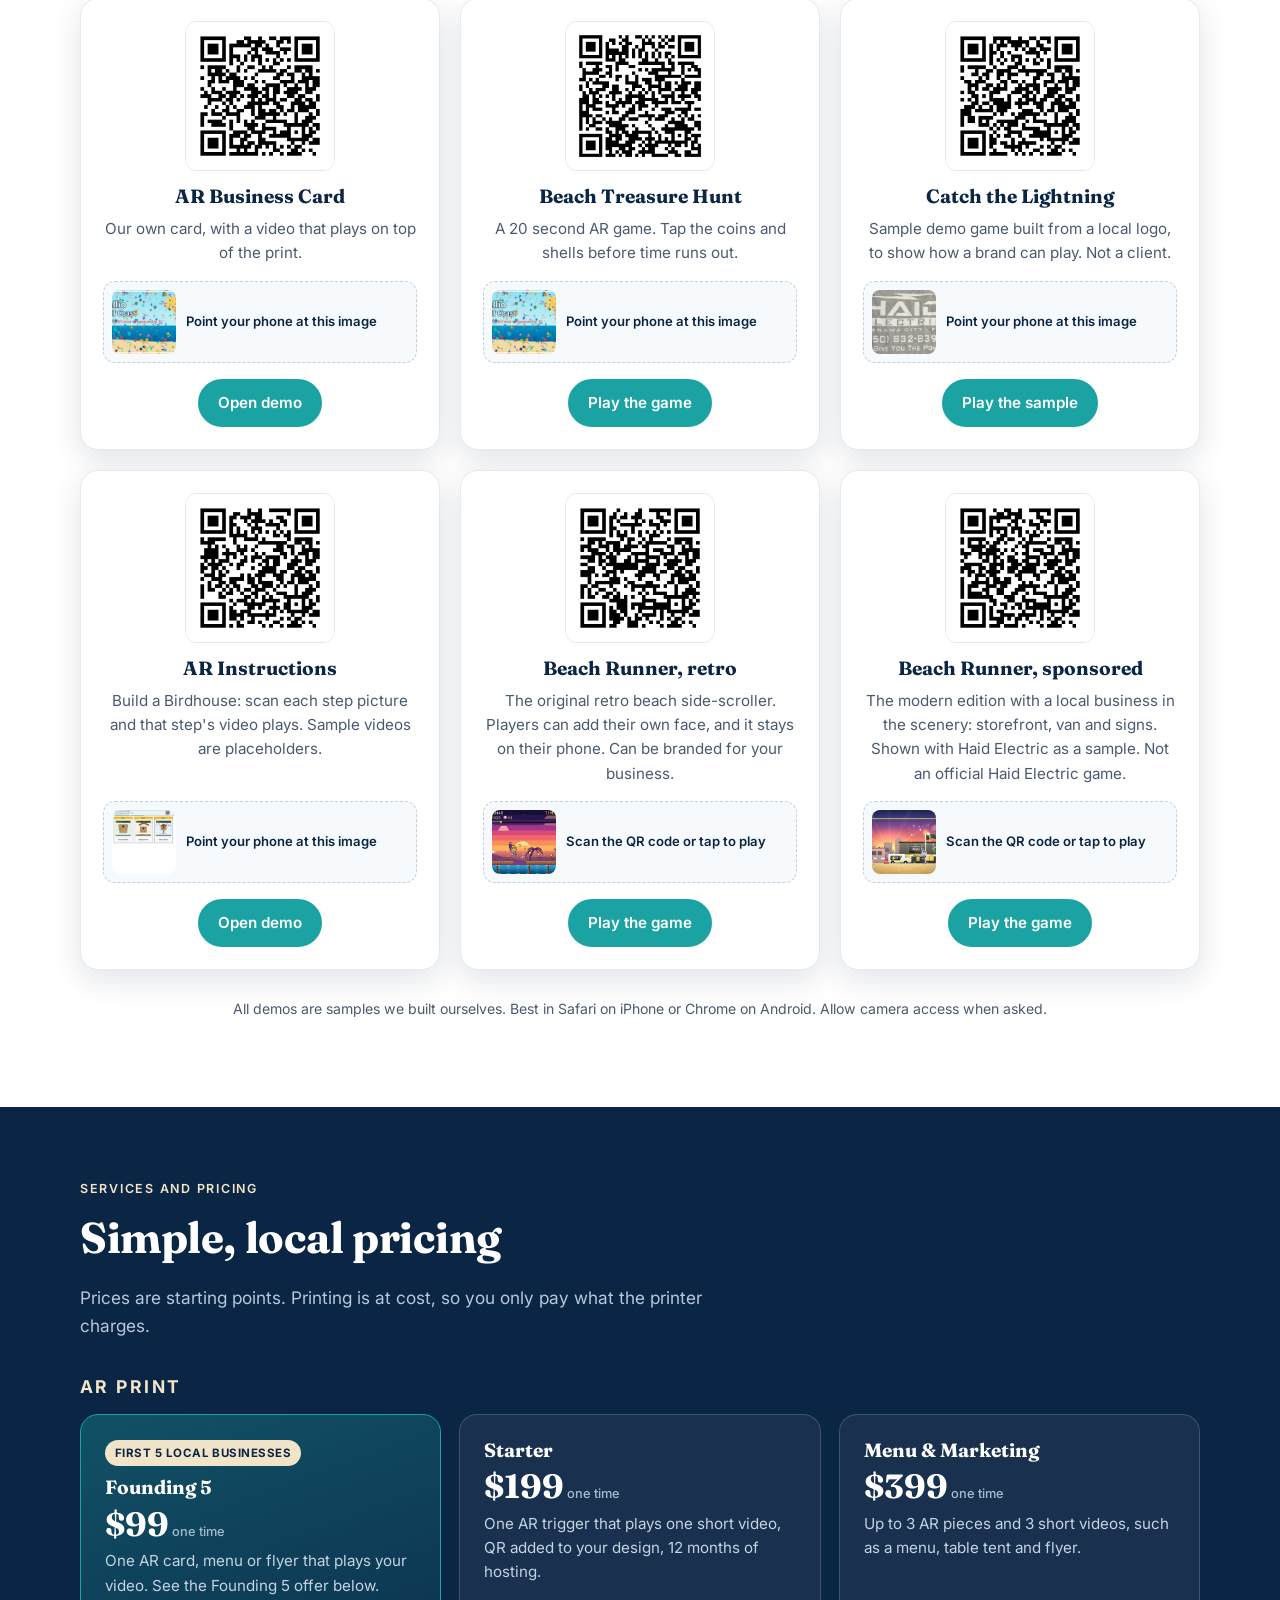
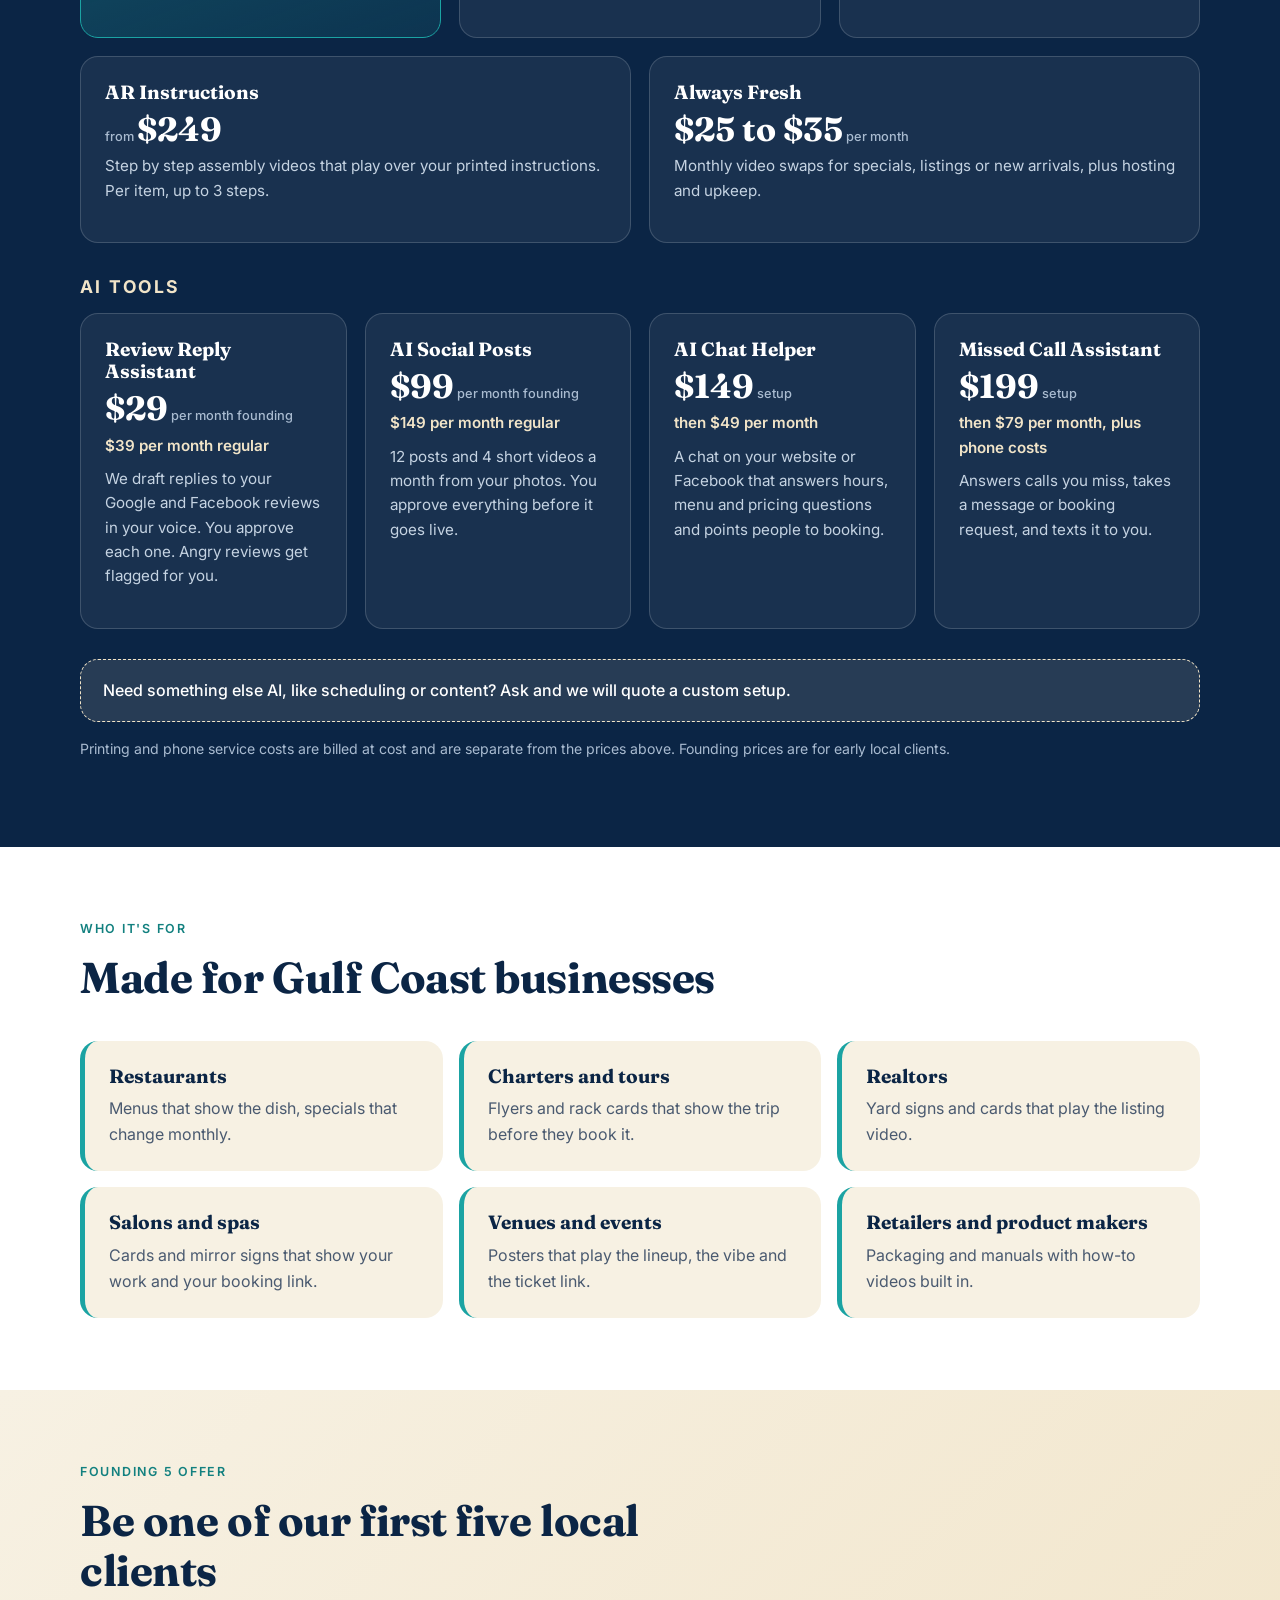
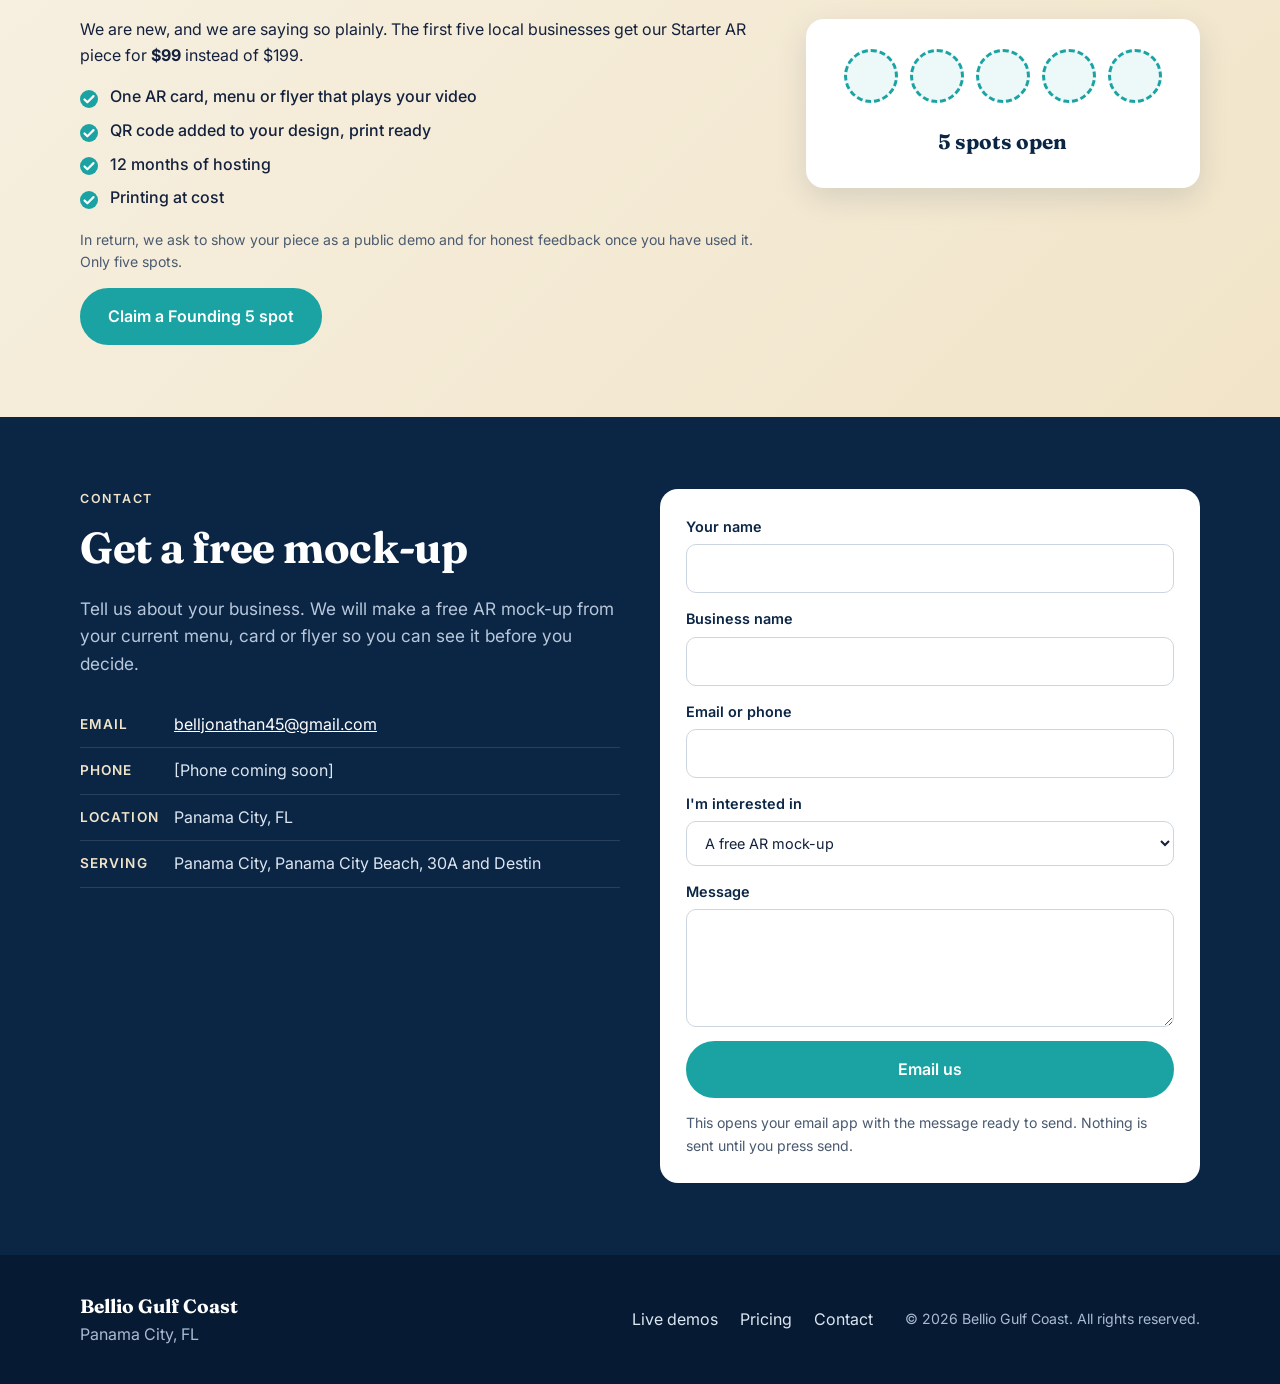
==== commit 2acd54c9: "Add sponsored Beach Runner card, rename retro card, 3-column demo grid" ====
--- a/index.html
+++ b/index.html
@@ -171,10 +171,17 @@
       </article>
       <article class="demo">
         <img src="qr/beach-runner.png" alt="QR code for Beach Runner, a retro side-scrolling game" width="180" height="180">
-        <h3>Beach Runner</h3>
-        <p>A retro beach side-scroller. Players can add their own face, and it stays on their phone. Can be branded for your business.</p>
+        <h3>Beach Runner, retro</h3>
+        <p>The original retro beach side-scroller. Players can add their own face, and it stays on their phone. Can be branded for your business.</p>
         <a class="scan" href="https://jbell003.github.io/bellio-ar-demo/beach-runner/" target="_blank" rel="noopener"><img src="assets/beach-runner-preview.jpg" alt="Screenshot of Beach Runner: a pixel character running along a pier at sunset" width="120" height="75"><span>Scan the QR code or tap to play</span></a>
         <a class="btn btn-sm" href="https://jbell003.github.io/bellio-ar-demo/beach-runner/" target="_blank" rel="noopener">Play the game</a>
+      </article>
+      <article class="demo">
+        <img src="qr/beach-runner-haid.png" alt="QR code for Beach Runner, modern edition with a local business sponsor" width="180" height="180">
+        <h3>Beach Runner, sponsored</h3>
+        <p>The modern edition with a local business in the scenery: storefront, van and signs. Shown with Haid Electric as a sample. Not an official Haid Electric game.</p>
+        <a class="scan" href="https://jbell003.github.io/bellio-ar-demo/beach-runner-haid/" target="_blank" rel="noopener"><img src="assets/beach-runner-haid-preview.jpg" alt="Screenshot of the modern Beach Runner: a runner on a sunset beach in front of a Haid Electric storefront and van" width="120" height="75"><span>Scan the QR code or tap to play</span></a>
+        <a class="btn btn-sm" href="https://jbell003.github.io/bellio-ar-demo/beach-runner-haid/" target="_blank" rel="noopener">Play the game</a>
       </article>
     </div>
     <p class="fine center">All demos are samples we built ourselves. Best in Safari on iPhone or Chrome on Android. Allow camera access when asked.</p>
--- a/style.css
+++ b/style.css
@@ -80,7 +80,7 @@
 .demo p{color:var(--mute);font-size:.95rem;flex:1}
 @media(min-width:620px){.cards{grid-template-columns:repeat(2,1fr)}}
 @media(min-width:620px) and (max-width:999px){.cards .demo:last-child:nth-child(odd){grid-column:1/-1;width:calc(50% - 10px);justify-self:center}}
-@media(min-width:1000px){.cards{grid-template-columns:repeat(5,1fr);gap:14px}.demo{padding:18px}}
+@media(min-width:1000px){.cards{grid-template-columns:repeat(3,1fr);gap:20px}}
 
 .group{font-size:1.1rem;letter-spacing:.14em;text-transform:uppercase;color:var(--sand2)!important;font-family:Inter,sans-serif;margin:34px 0 16px}
 .grid{display:grid;gap:18px;grid-template-columns:1fr}
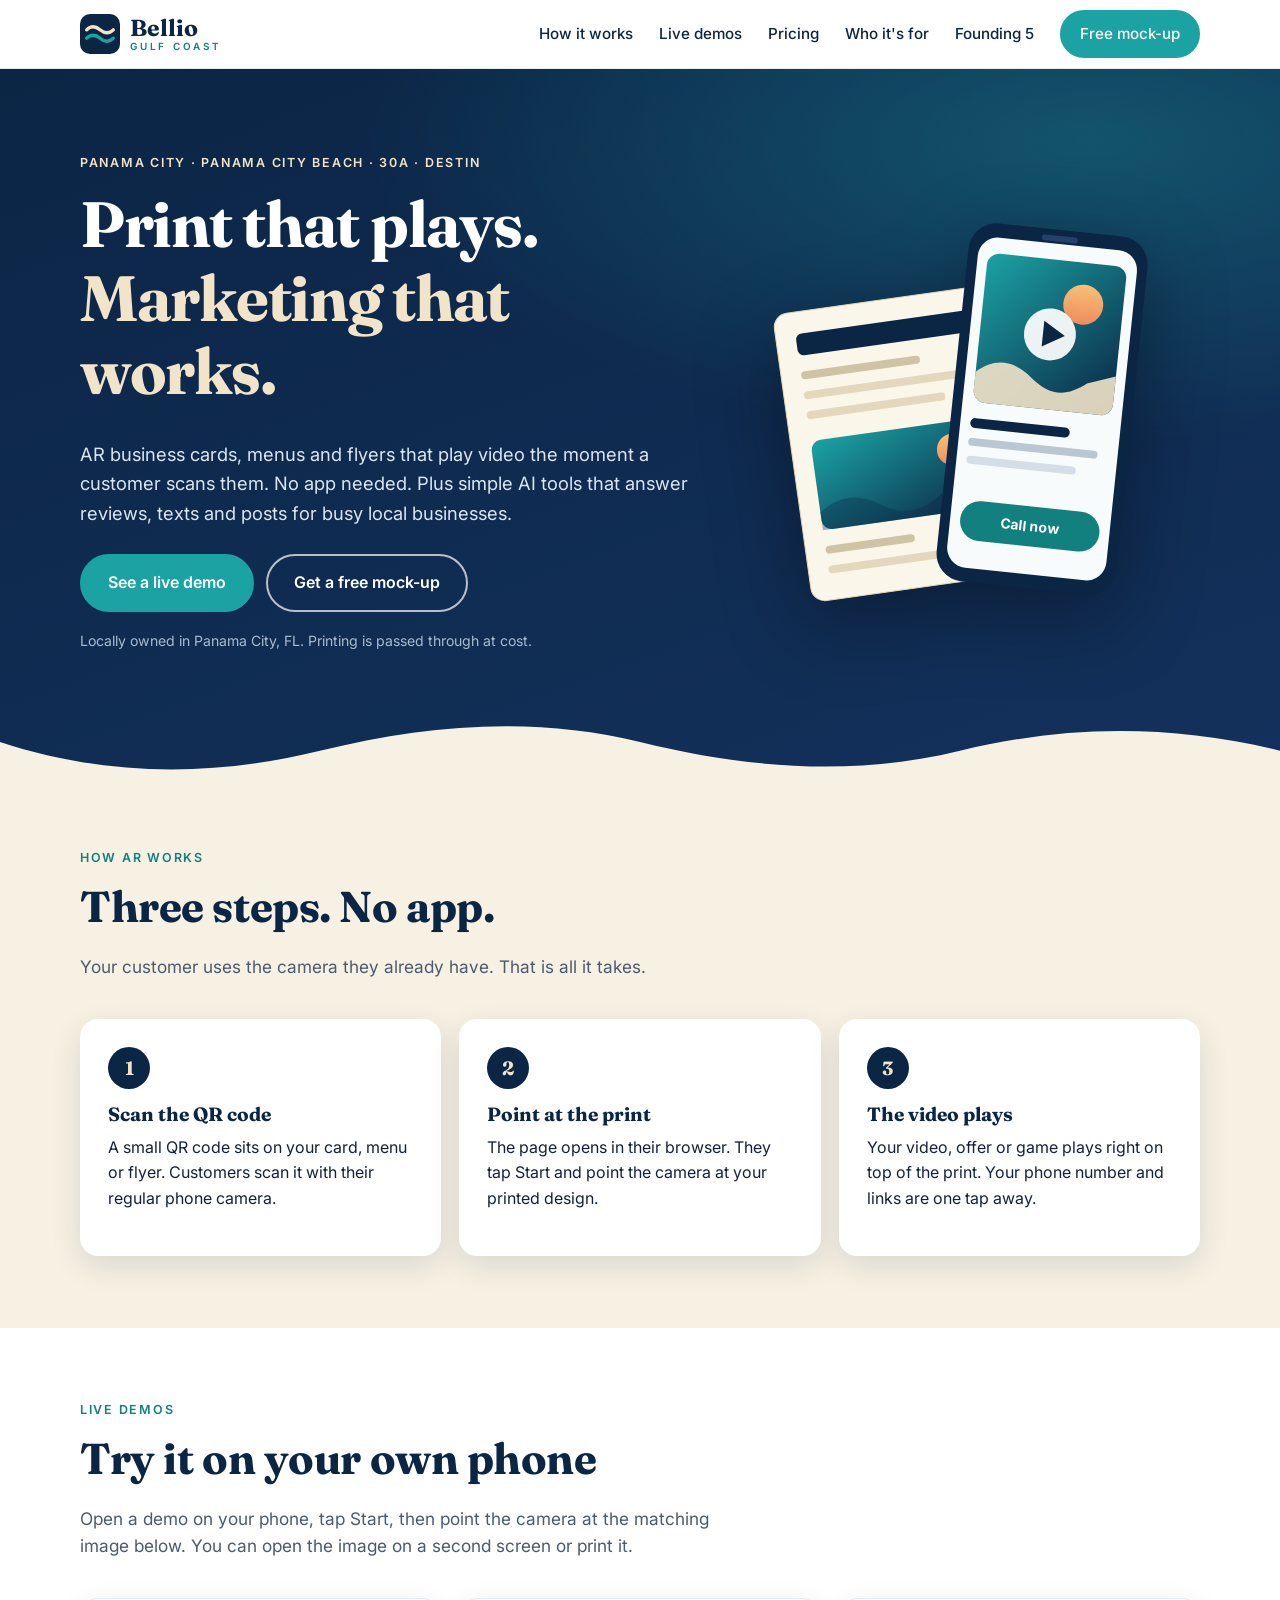
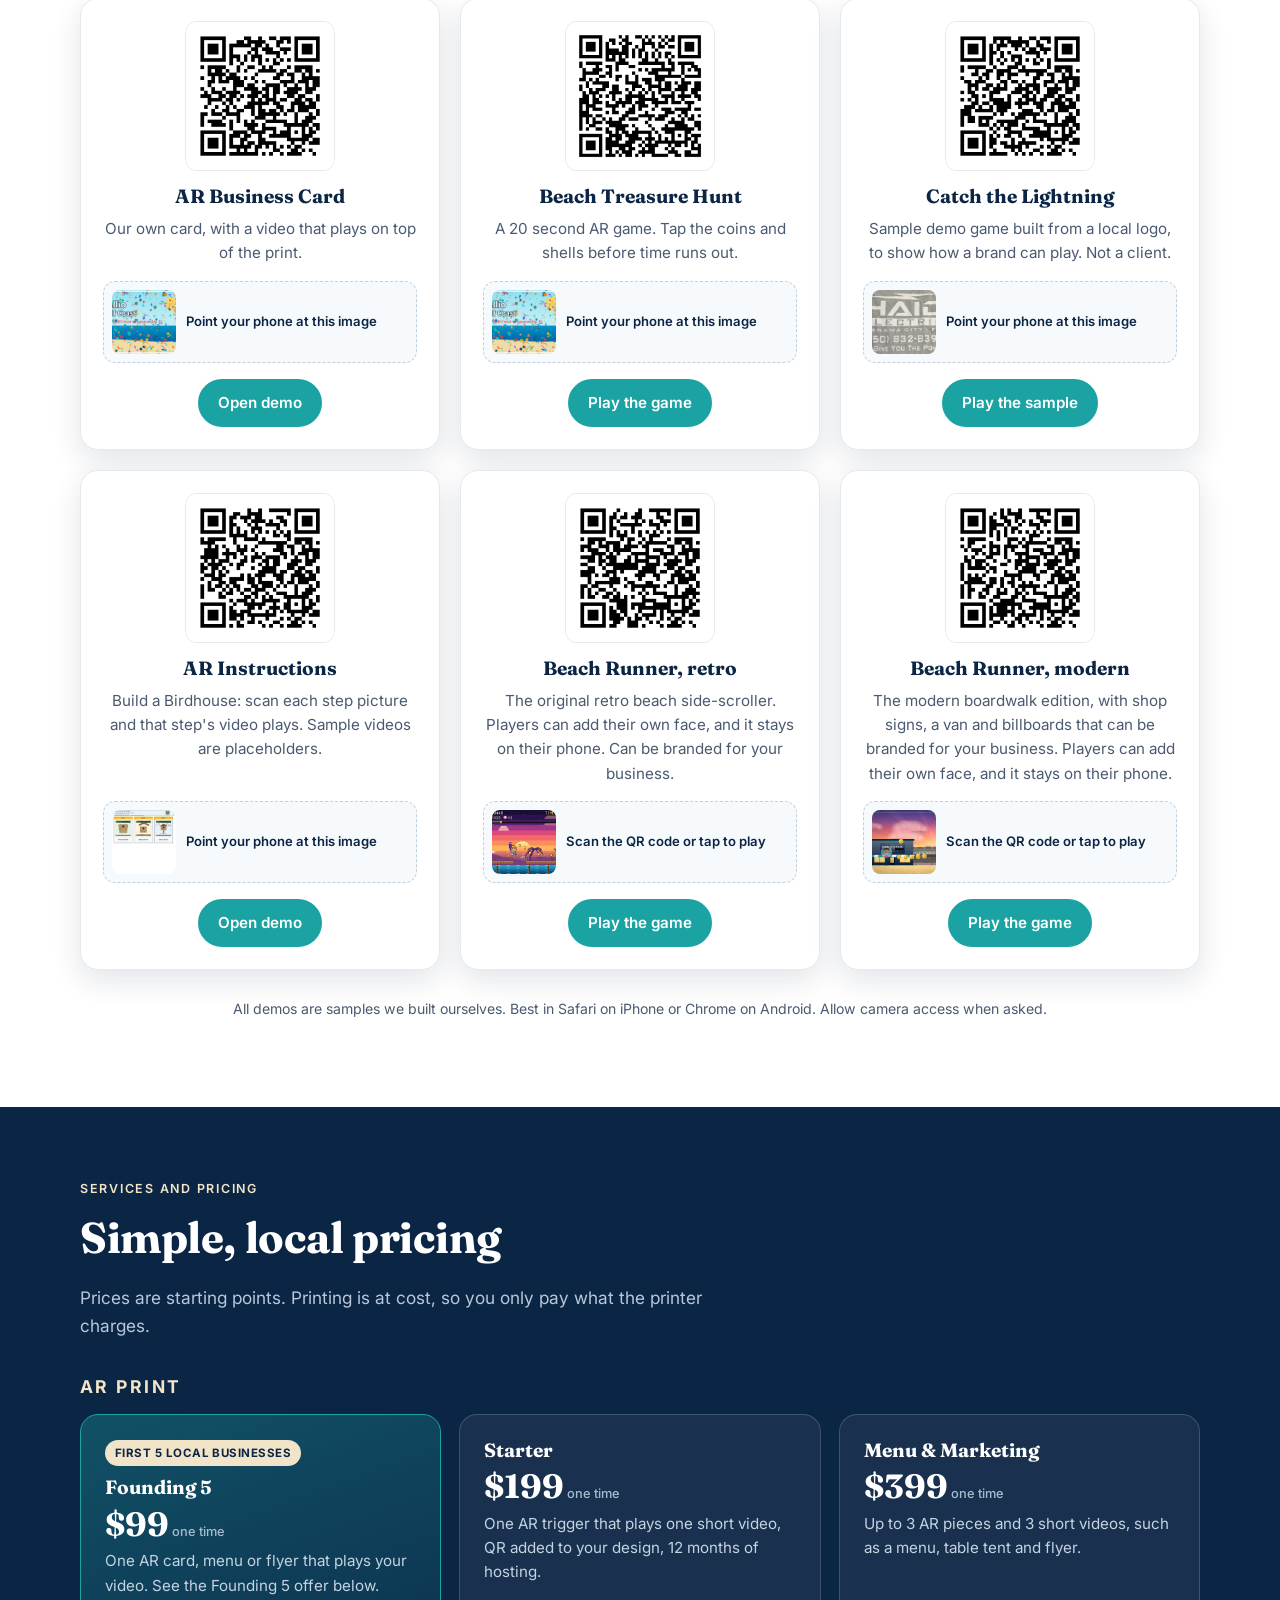
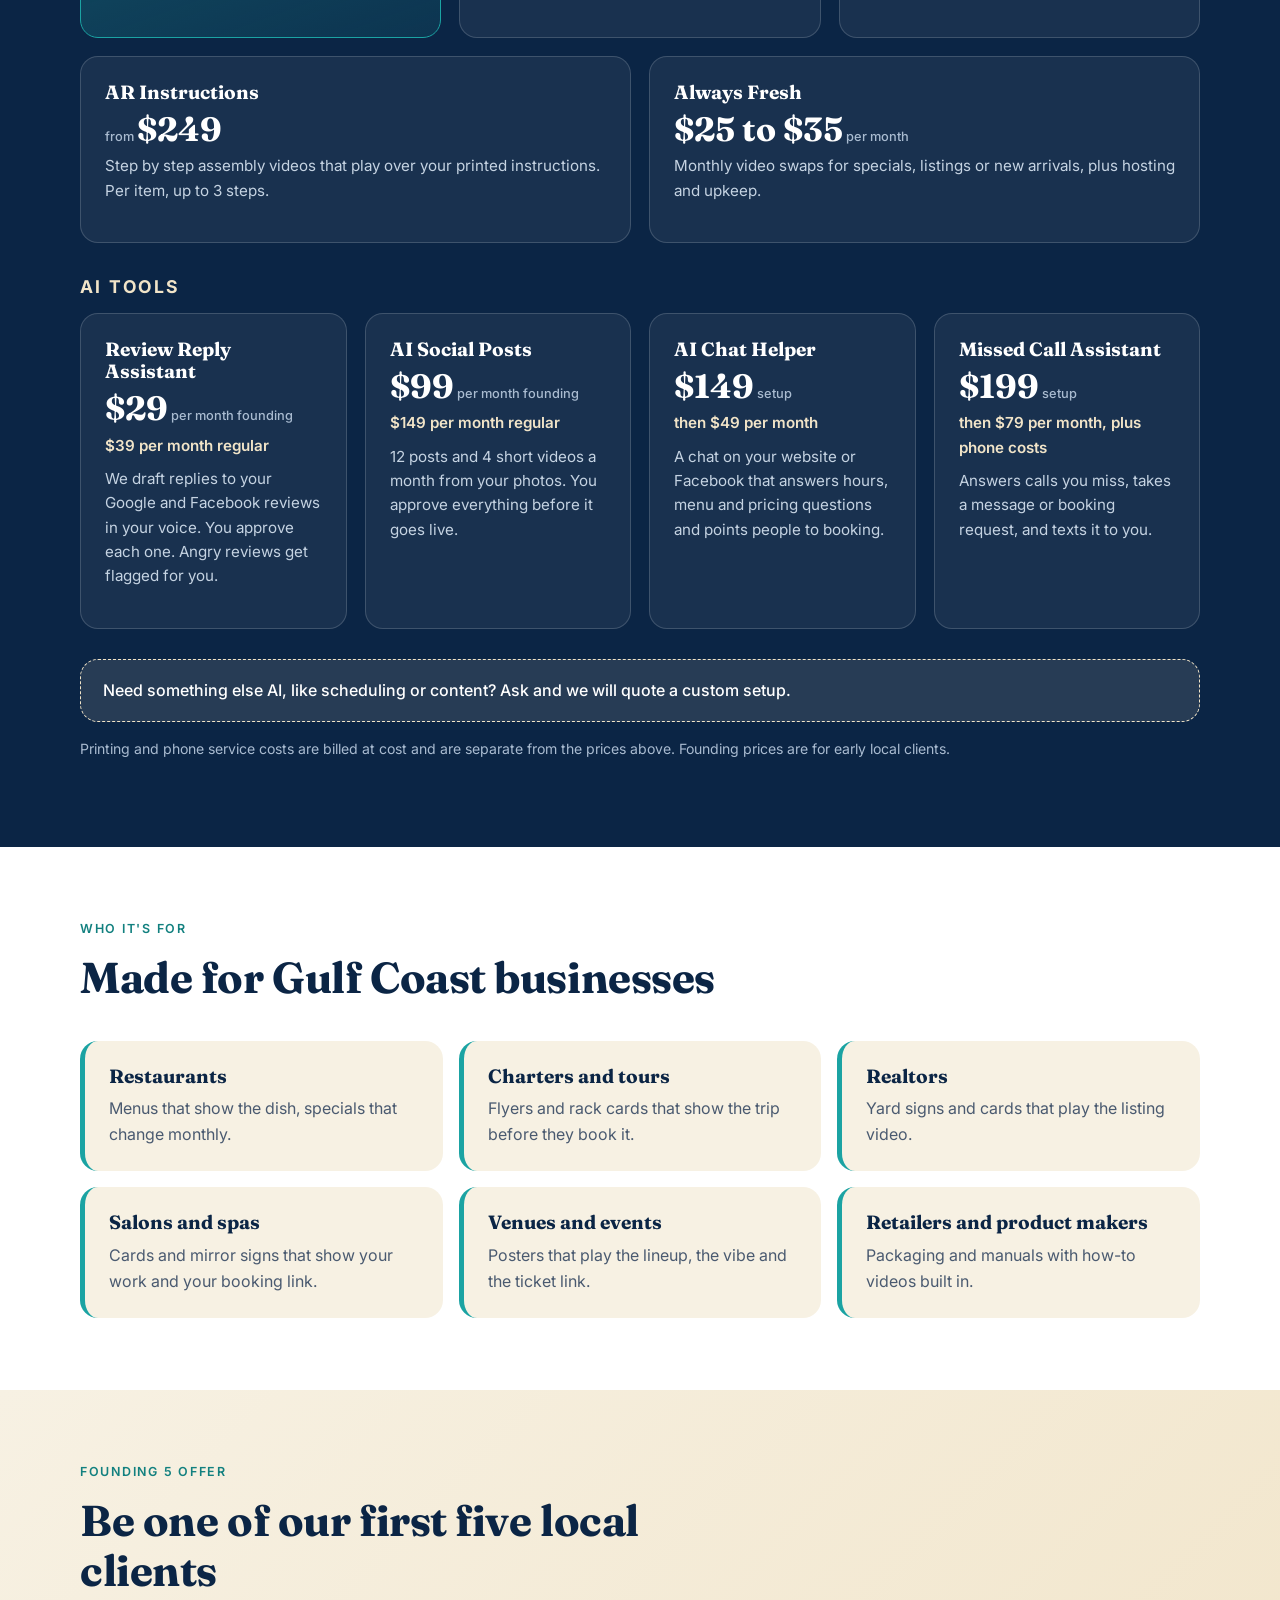
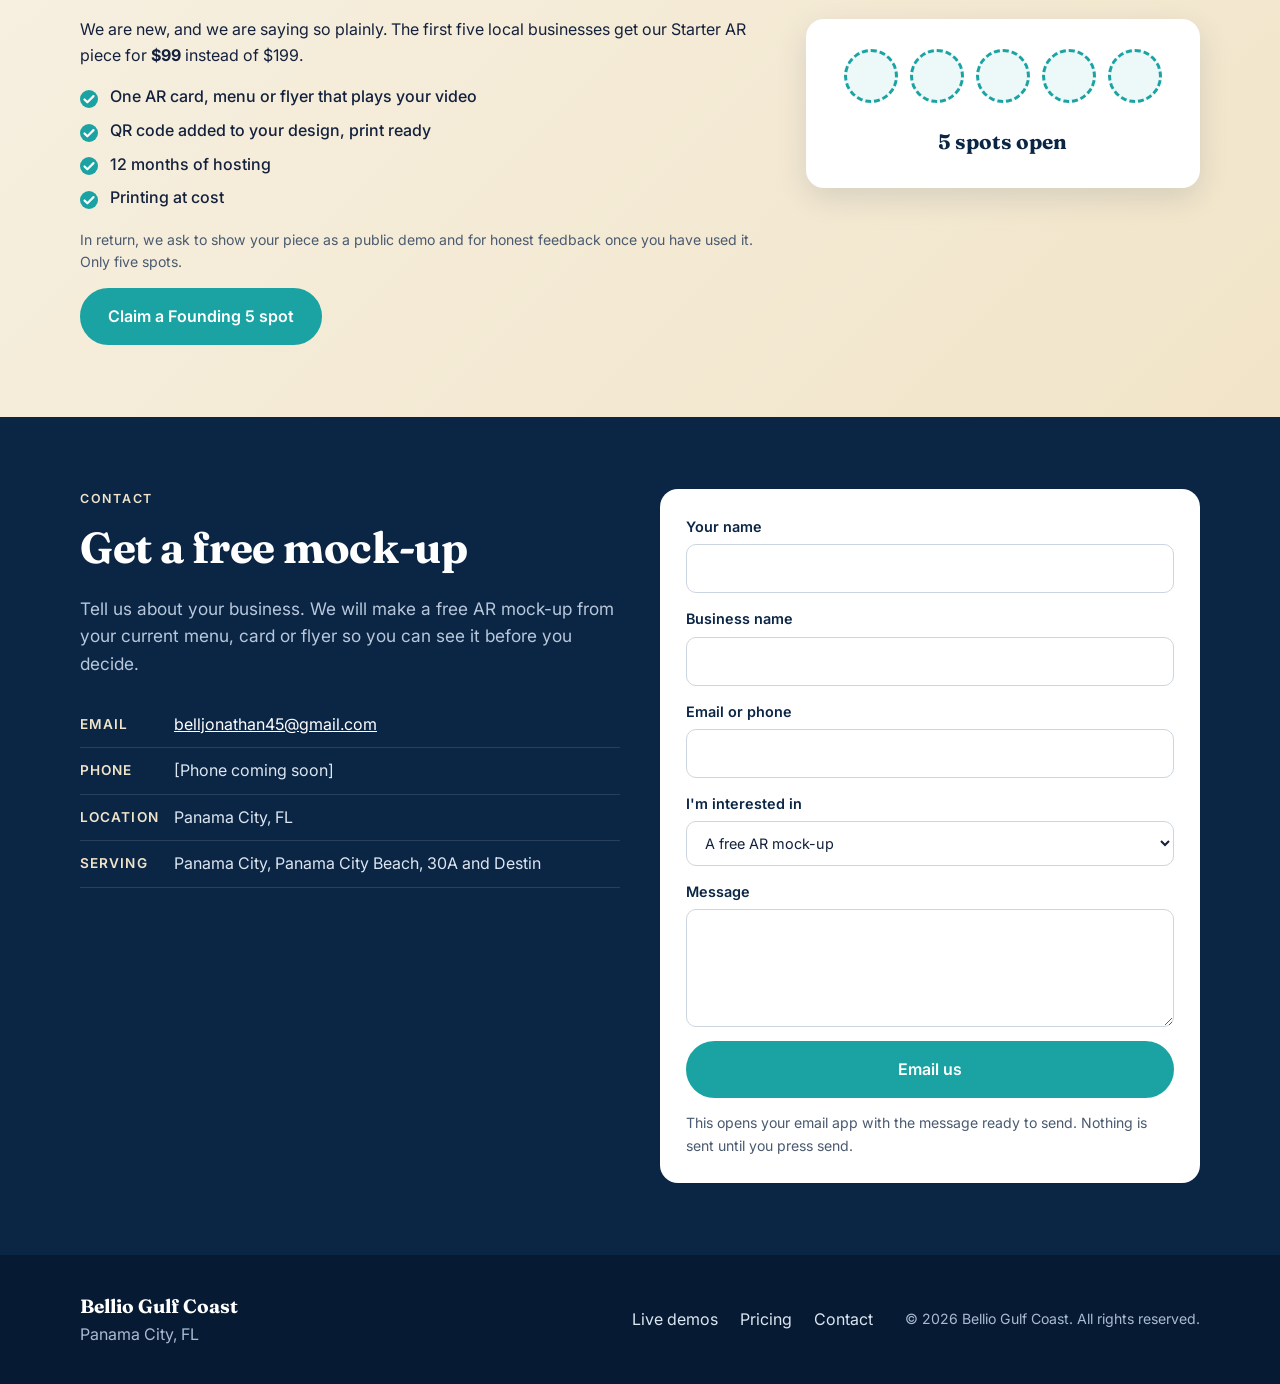
==== commit 2d7fc4c0: "Rename the Beach Runner card to the general modern edition. Point the card at beach-runner-modern, d" ====
--- a/index.html
+++ b/index.html
@@ -6,20 +6,20 @@
 <title>Bellio Gulf Coast | AR Menus, Flyers &amp; AI Tools in Panama City, FL</title>
 <meta name="description" content="Print that plays. Bellio Gulf Coast makes AR business cards, menus and flyers that play video when scanned, plus AI tools for local businesses in Panama City, Panama City Beach, 30A and Destin.">
 <meta name="theme-color" content="#0B2545">
-<link rel="canonical" href="https://jbell003.github.io/bellio-gulf-coast/">
+<link rel="canonical" href="https://belliogulfcoast.com/">
 <link rel="icon" href="assets/favicon.svg" type="image/svg+xml">
 <meta property="og:type" content="website">
 <meta property="og:site_name" content="Bellio Gulf Coast">
 <meta property="og:title" content="Bellio Gulf Coast | Print that plays. Marketing that works.">
 <meta property="og:description" content="AR menus, cards and flyers that play video when scanned, plus AI tools for local businesses on the Gulf Coast.">
-<meta property="og:url" content="https://jbell003.github.io/bellio-gulf-coast/">
-<meta property="og:image" content="https://jbell003.github.io/bellio-gulf-coast/assets/og-image.png">
+<meta property="og:url" content="https://belliogulfcoast.com/">
+<meta property="og:image" content="https://belliogulfcoast.com/assets/og-image.png">
 <meta property="og:image:width" content="1200">
 <meta property="og:image:height" content="630">
 <meta name="twitter:card" content="summary_large_image">
 <meta name="twitter:title" content="Bellio Gulf Coast | Print that plays.">
 <meta name="twitter:description" content="AR menus, cards and flyers that play video when scanned, plus AI tools for local businesses.">
-<meta name="twitter:image" content="https://jbell003.github.io/bellio-gulf-coast/assets/og-image.png">
+<meta name="twitter:image" content="https://belliogulfcoast.com/assets/og-image.png">
 <link rel="preconnect" href="https://fonts.googleapis.com">
 <link rel="preconnect" href="https://fonts.gstatic.com" crossorigin>
 <link href="https://fonts.googleapis.com/css2?family=Fraunces:opsz,wght@9..144,600;9..144,700&family=Inter:wght@400;500;600;700&display=swap" rel="stylesheet">
@@ -30,8 +30,8 @@
   "@type": "LocalBusiness",
   "name": "Bellio Gulf Coast",
   "description": "AR business cards, menus and flyers that play video when scanned, plus AI tools for local businesses.",
-  "url": "https://jbell003.github.io/bellio-gulf-coast/",
-  "image": "https://jbell003.github.io/bellio-gulf-coast/assets/og-image.png",
+  "url": "https://belliogulfcoast.com/",
+  "image": "https://belliogulfcoast.com/assets/og-image.png",
   "email": "belljonathan45@gmail.com",
   "address": {"@type": "PostalAddress", "addressLocality": "Panama City", "addressRegion": "FL", "addressCountry": "US"},
   "areaServed": ["Panama City, FL", "Panama City Beach, FL", "30A, FL", "Destin, FL"],
@@ -159,7 +159,7 @@
         <img src="qr/haid-electric-game.png" alt="QR code for the Catch the Lightning sample AR game" width="180" height="180">
         <h3>Catch the Lightning</h3>
         <p>Sample demo game built from a local logo, to show how a brand can play. Not a client.</p>
-        <a class="scan" href="targets/haid-electric.jpg" target="_blank" rel="noopener"><img src="targets/haid-electric.jpg" alt="Sample target image, a Haid Electric logo shirt, used only for this demo" width="120" height="120"><span>Point your phone at this image</span></a>
+        <a class="scan" href="targets/haid-electric.jpg" target="_blank" rel="noopener"><img src="targets/haid-electric.jpg" alt="Sample target image, a local logo shirt, used only for this demo" width="120" height="120"><span>Point your phone at this image</span></a>
         <a class="btn btn-sm" href="https://jbell003.github.io/bellio-ar-demo/haid-electric-game/" target="_blank" rel="noopener">Play the sample</a>
       </article>
       <article class="demo">
@@ -177,11 +177,11 @@
         <a class="btn btn-sm" href="https://jbell003.github.io/bellio-ar-demo/beach-runner/" target="_blank" rel="noopener">Play the game</a>
       </article>
       <article class="demo">
-        <img src="qr/beach-runner-haid.png" alt="QR code for Beach Runner, modern edition with a local business sponsor" width="180" height="180">
-        <h3>Beach Runner, sponsored</h3>
-        <p>The modern edition with a local business in the scenery: storefront, van and signs. Shown with Haid Electric as a sample. Not an official Haid Electric game.</p>
-        <a class="scan" href="https://jbell003.github.io/bellio-ar-demo/beach-runner-haid/" target="_blank" rel="noopener"><img src="assets/beach-runner-haid-preview.jpg" alt="Screenshot of the modern Beach Runner: a runner on a sunset beach in front of a Haid Electric storefront and van" width="120" height="75"><span>Scan the QR code or tap to play</span></a>
-        <a class="btn btn-sm" href="https://jbell003.github.io/bellio-ar-demo/beach-runner-haid/" target="_blank" rel="noopener">Play the game</a>
+        <img src="qr/beach-runner-modern.png" alt="QR code for Beach Runner, modern edition" width="180" height="180">
+        <h3>Beach Runner, modern</h3>
+        <p>The modern boardwalk edition, with shop signs, a van and billboards that can be branded for your business. Players can add their own face, and it stays on their phone.</p>
+        <a class="scan" href="https://jbell003.github.io/bellio-ar-demo/beach-runner-modern/" target="_blank" rel="noopener"><img src="assets/beach-runner-modern-preview.jpg" alt="Screenshot of the modern Beach Runner: a runner on a sunset Gulf Coast boardwalk" width="120" height="75"><span>Scan the QR code or tap to play</span></a>
+        <a class="btn btn-sm" href="https://jbell003.github.io/bellio-ar-demo/beach-runner-modern/" target="_blank" rel="noopener">Play the game</a>
       </article>
     </div>
     <p class="fine center">All demos are samples we built ourselves. Best in Safari on iPhone or Chrome on Android. Allow camera access when asked.</p>
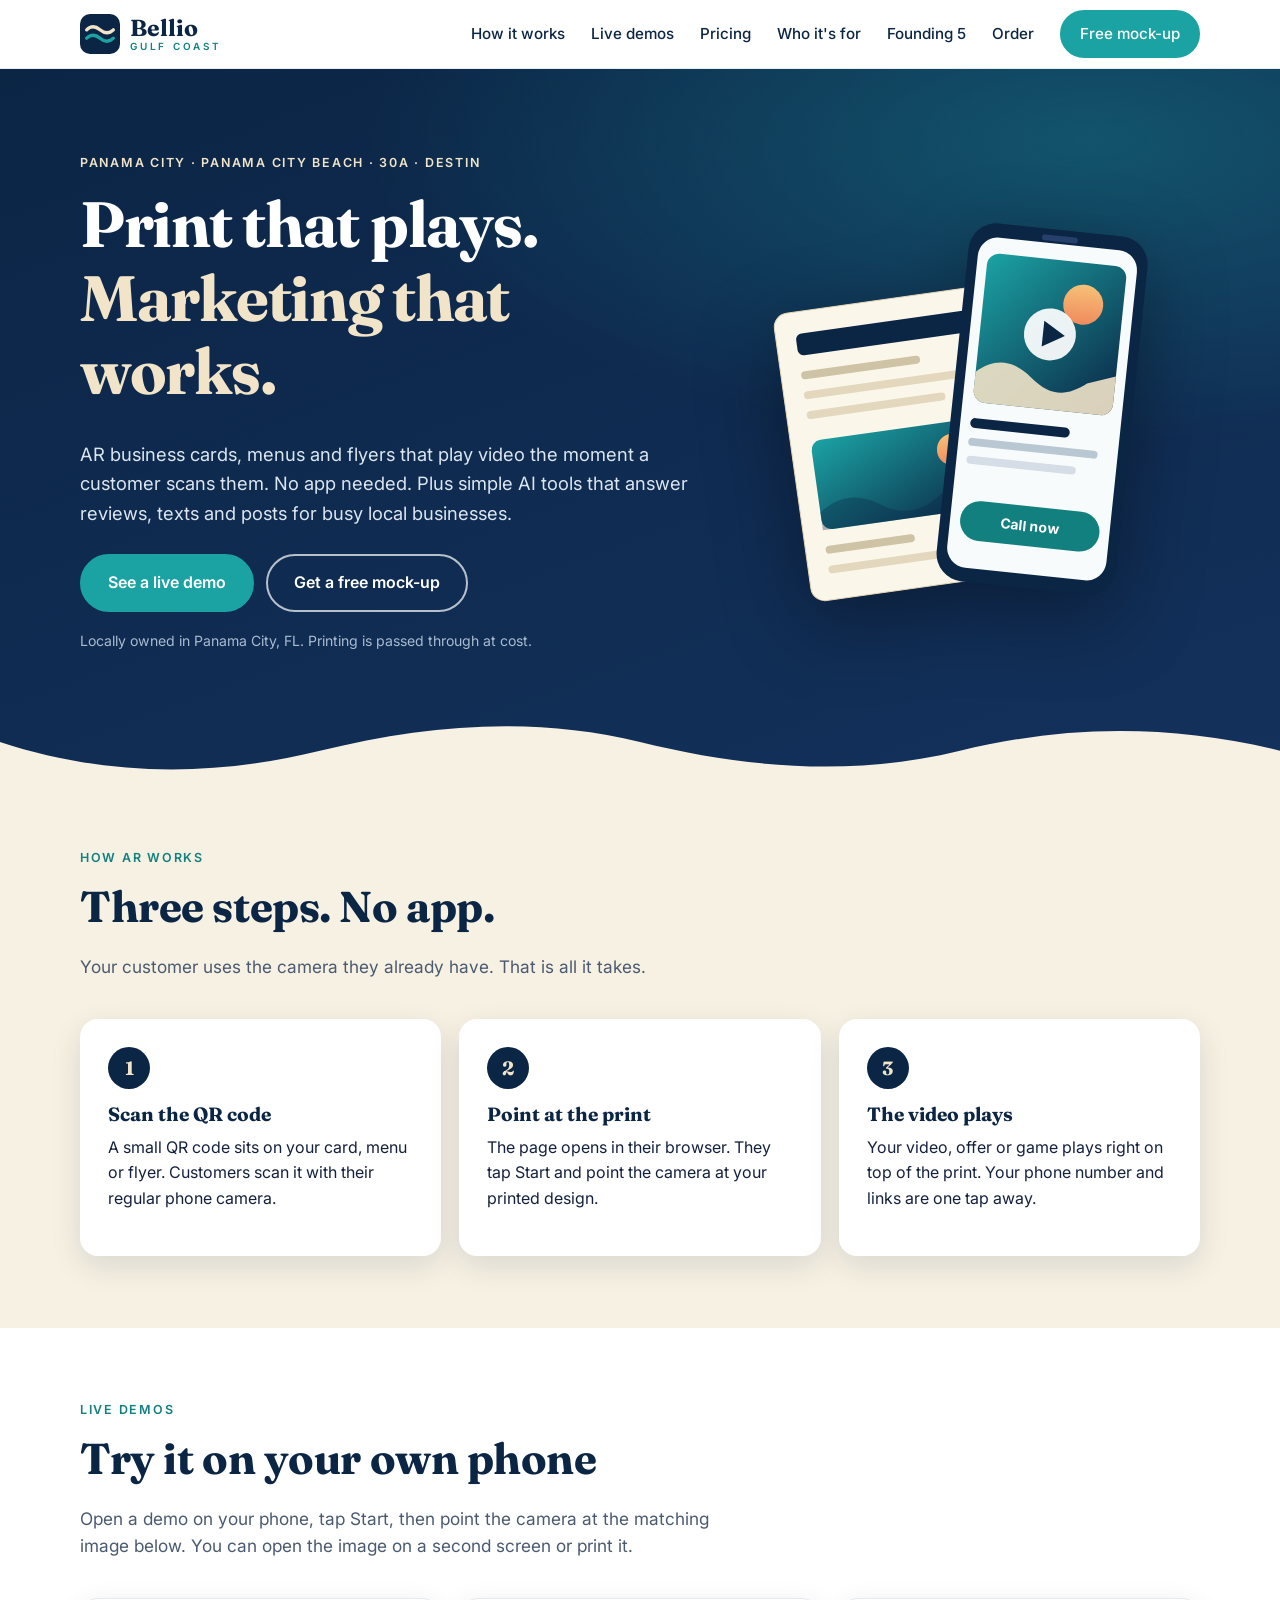
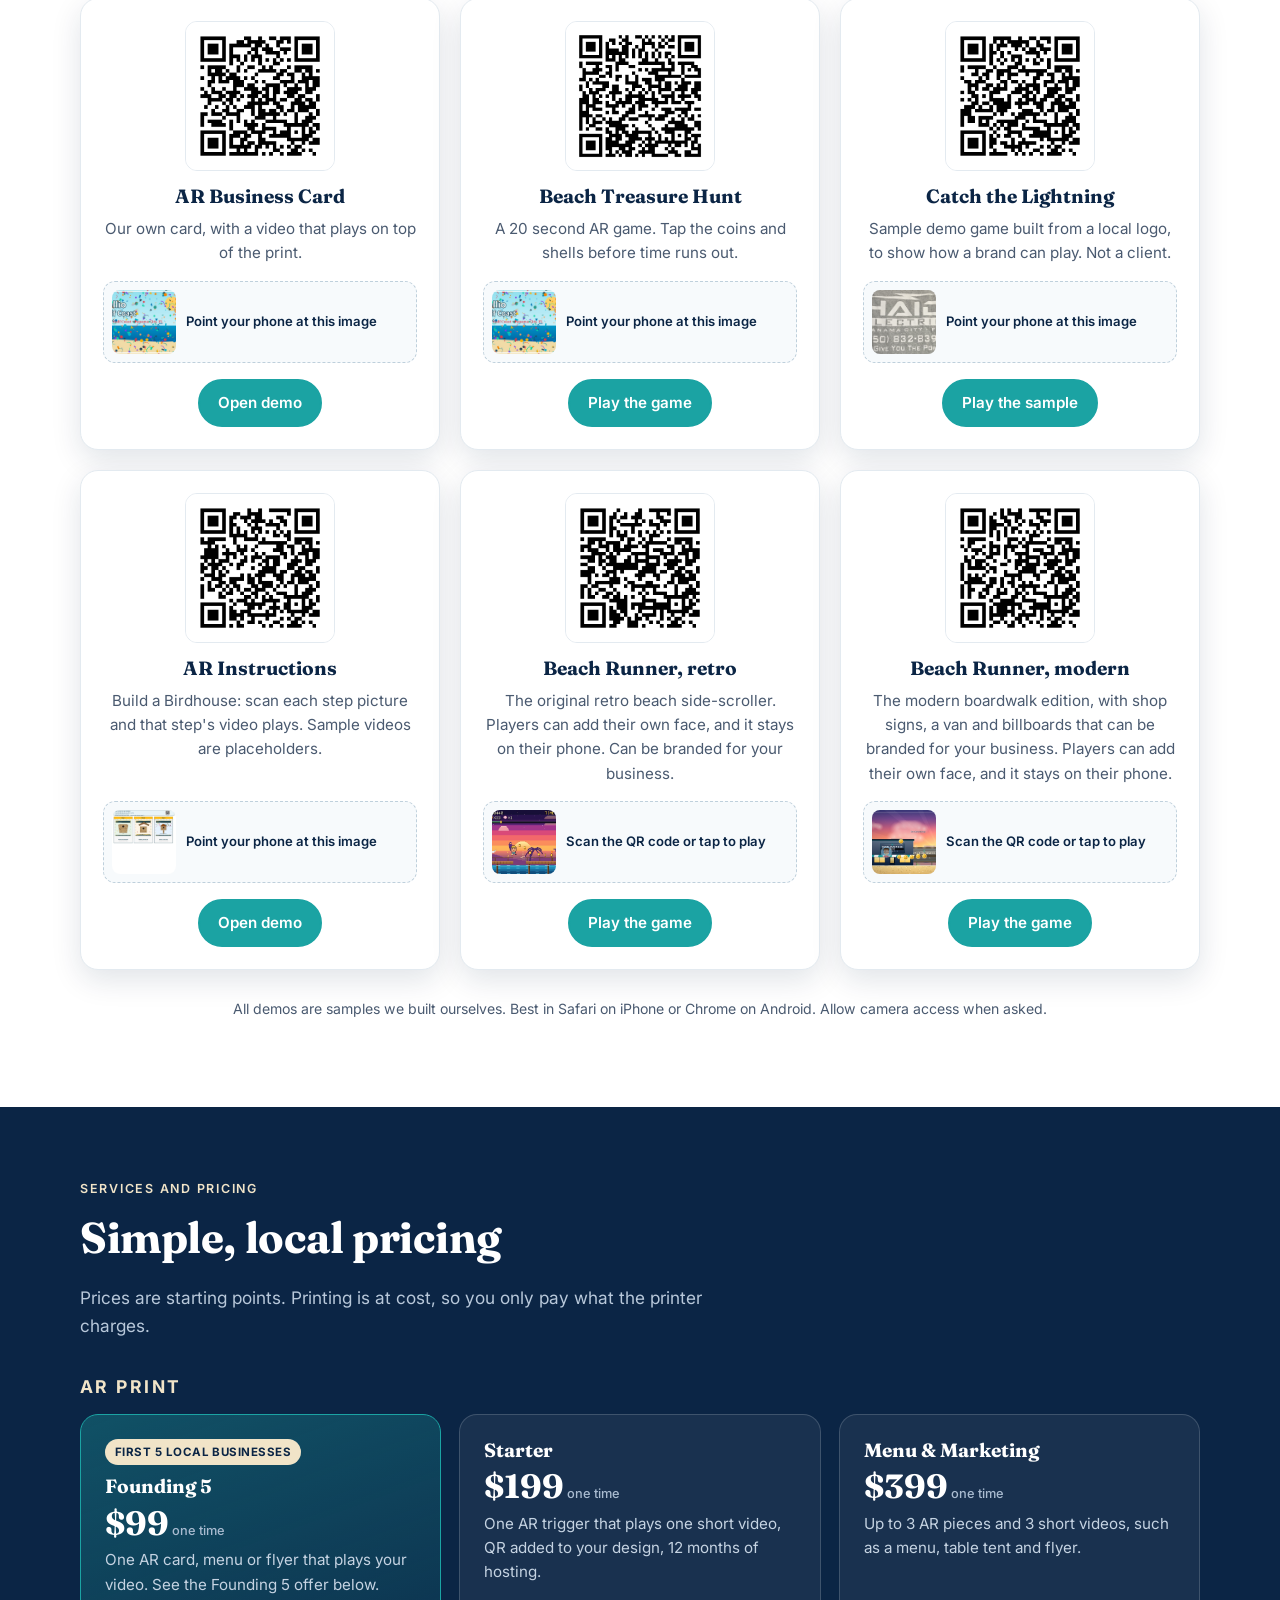
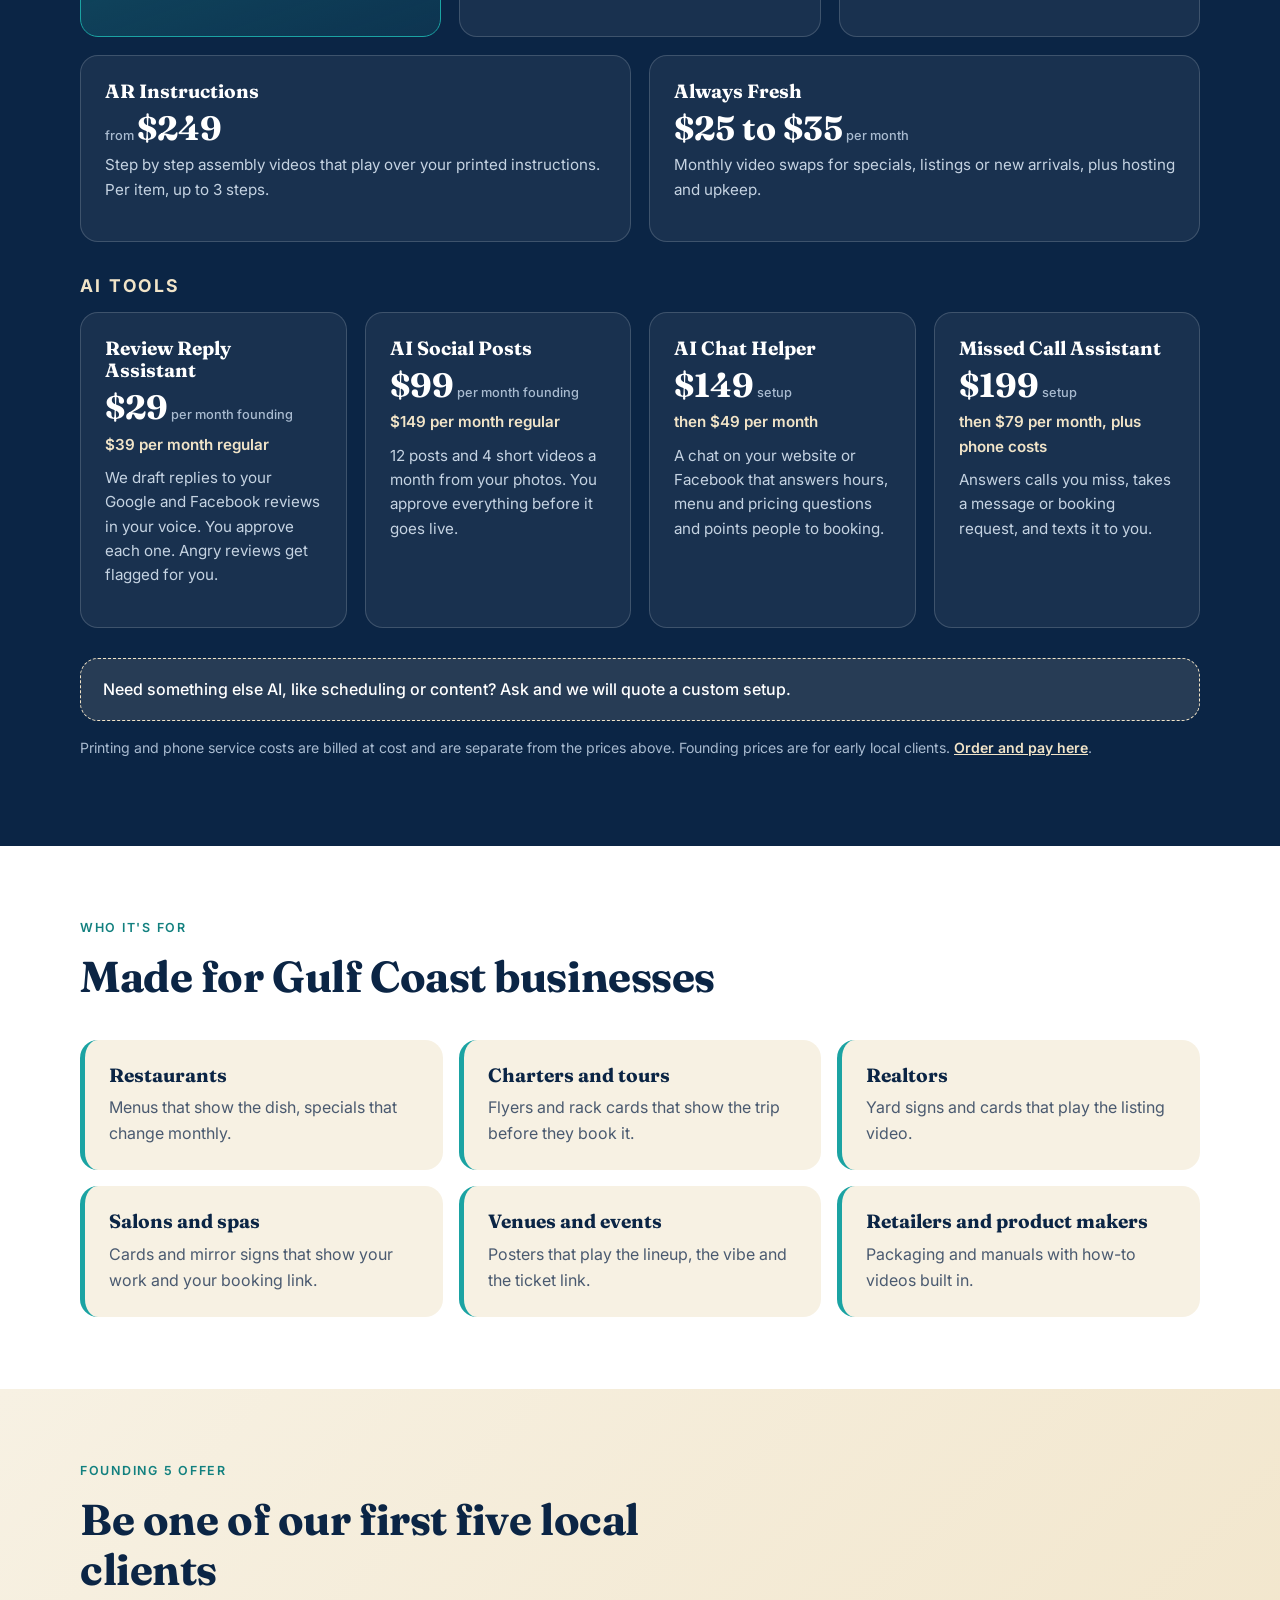
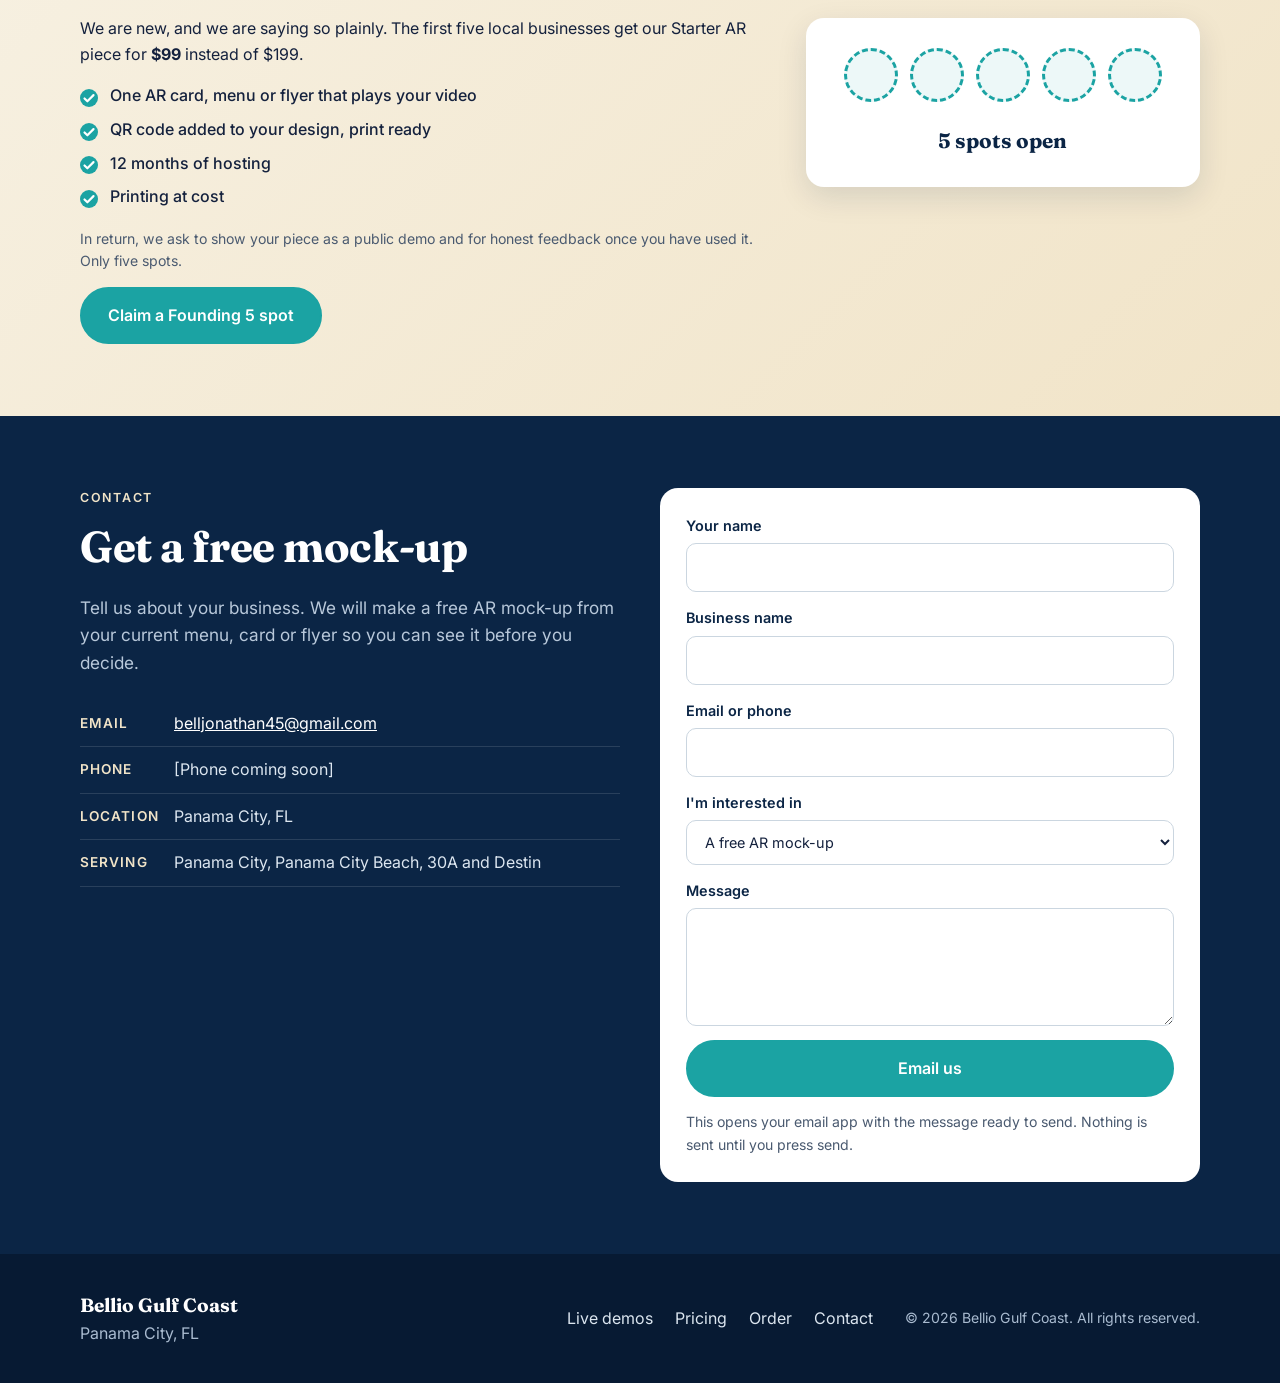
==== commit 1d638fe8: "Add Order page with PayPal checkout and an order form. Clients can pay founding prices with PayPal o" ====
--- a/index.html
+++ b/index.html
@@ -58,6 +58,7 @@
       <a href="#pricing">Pricing</a>
       <a href="#who">Who it's for</a>
       <a href="#founding">Founding 5</a>
+      <a href="order.html">Order</a>
       <a class="btn btn-sm" href="#contact">Free mock-up</a>
     </nav>
   </div>
@@ -254,7 +255,7 @@
       </article>
     </div>
     <p class="custom">Need something else AI, like scheduling or content? Ask and we will quote a custom setup.</p>
-    <p class="fine light">Printing and phone service costs are billed at cost and are separate from the prices above. Founding prices are for early local clients.</p>
+    <p class="fine light">Printing and phone service costs are billed at cost and are separate from the prices above. Founding prices are for early local clients. <a class="order-cta" href="order.html">Order and pay here</a>.</p>
   </div>
 </section>
 
@@ -335,7 +336,7 @@
 <footer class="foot">
   <div class="wrap foot-in">
     <p><strong>Bellio Gulf Coast</strong><br>Panama City, FL</p>
-    <p class="foot-links"><a href="#demos">Live demos</a> <a href="#pricing">Pricing</a> <a href="#contact">Contact</a></p>
+    <p class="foot-links"><a href="#demos">Live demos</a> <a href="#pricing">Pricing</a> <a href="order.html">Order</a> <a href="#contact">Contact</a></p>
     <p class="fine light">&copy; 2026 Bellio Gulf Coast. All rights reserved.</p>
   </div>
 </footer>
--- a/style.css
+++ b/style.css
@@ -137,3 +137,24 @@
 .scan{display:flex;align-items:center;gap:10px;text-decoration:none;margin:0 0 16px;padding:8px;border:1px dashed #BFD0DC;border-radius:12px;background:#F7FAFC;width:100%}
 .scan img{width:64px;height:64px;object-fit:cover;border-radius:8px;margin:0;border:0}
 .scan span{font-size:.82rem;color:var(--navy);font-weight:600;text-align:left;line-height:1.3}
+
+/* order page */
+.order-hero{padding:56px 0 90px}
+.order-hero .lead{max-width:36em}
+.price{display:flex;flex-direction:column}
+.price .tag{align-self:flex-start}
+.price .pay-block{margin-top:auto;padding-top:14px;display:flex;flex-direction:column;align-items:flex-start;gap:10px}
+.price .pay-block .btn{margin-top:0}
+.addon{font-size:.92rem;color:var(--sand2);font-weight:600;margin:6px 0 0}
+.pay-row{display:flex;flex-wrap:wrap;gap:8px}
+.pay-row .btn{margin-top:0}
+@media(min-width:620px){.order-grid{grid-template-columns:repeat(2,1fr)}}
+@media(min-width:1000px){.order-grid{grid-template-columns:repeat(3,1fr)}}
+.form-wrap{max-width:760px}
+.form-wide{box-shadow:var(--shadow)}
+.form .optional{font-weight:500;color:var(--mute);font-size:.85rem}
+.honey{position:absolute;left:-9999px;height:0;width:0;opacity:0;pointer-events:none}
+.thanks-in{max-width:720px}
+.thanks-in a{color:var(--sand2)}
+.menu a[aria-current="page"]{color:var(--teal-d)}
+.navy a.order-cta{color:var(--sand2);font-weight:600}
